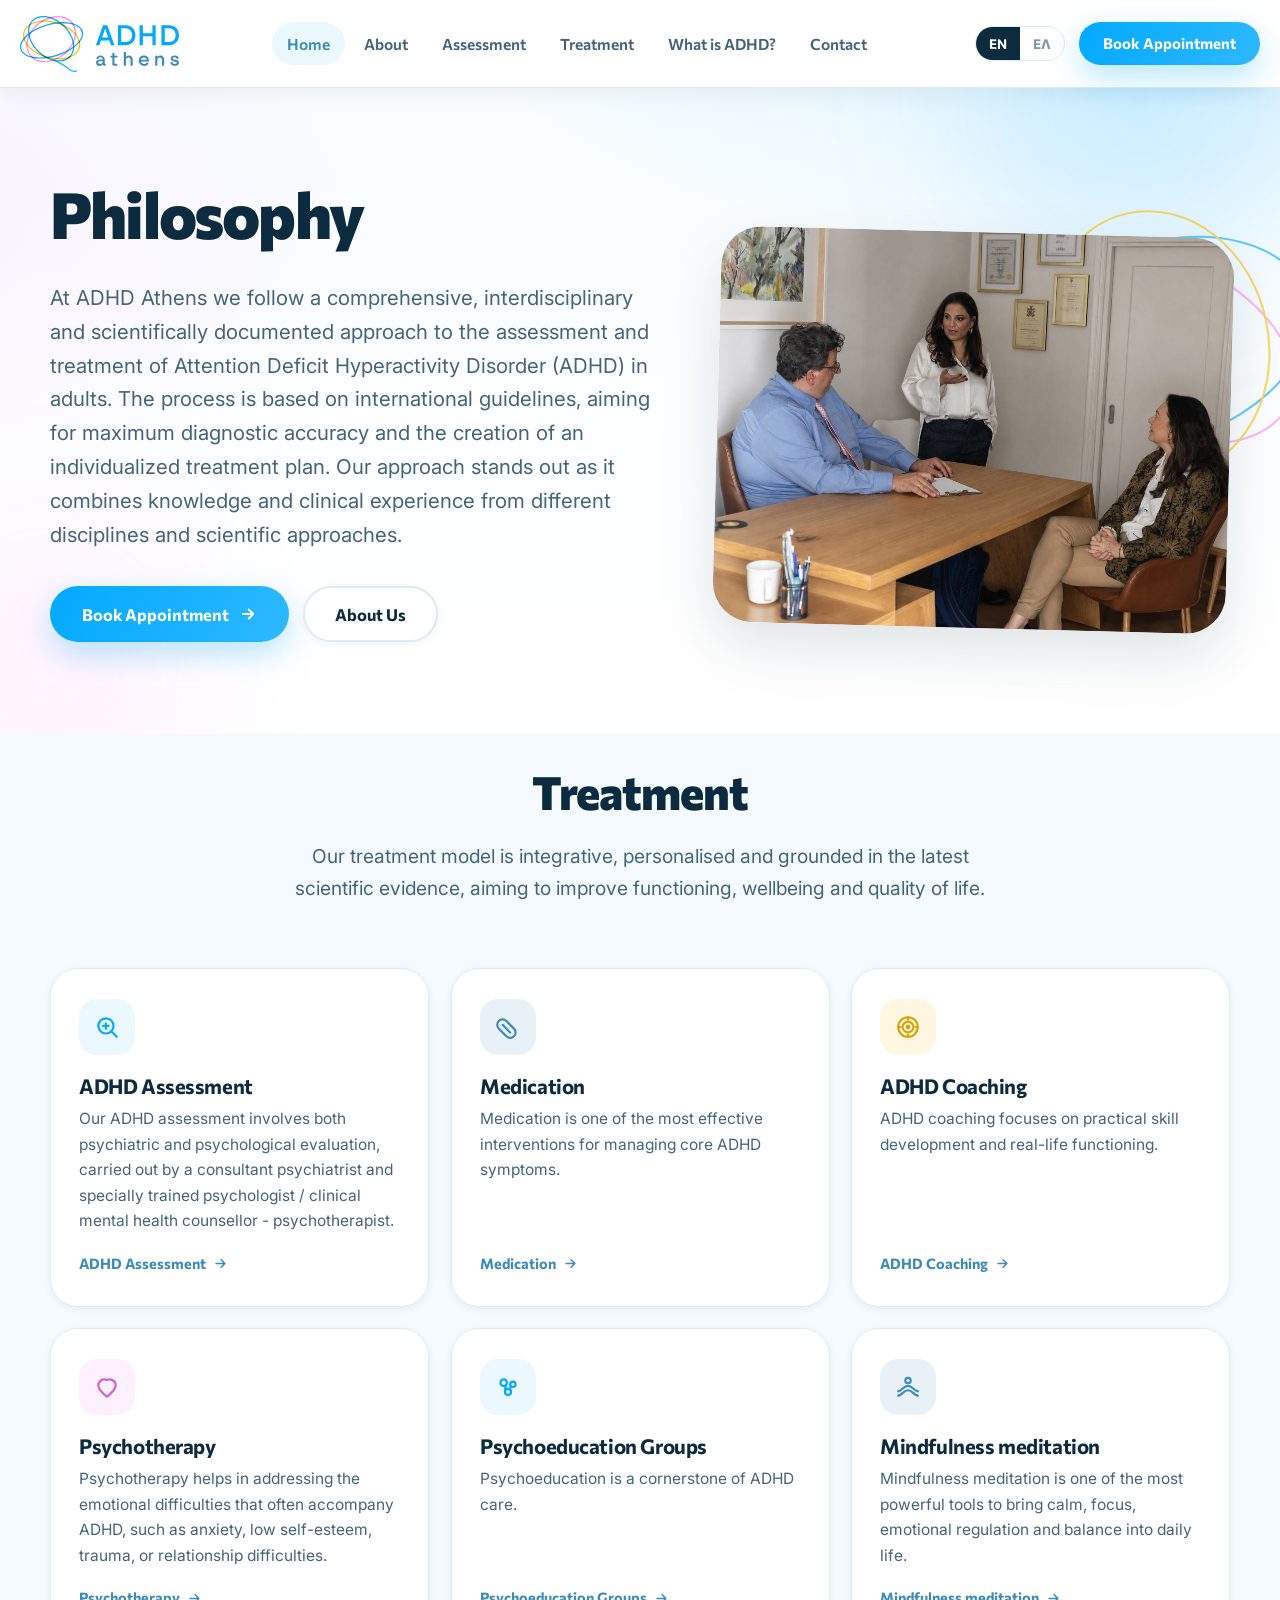
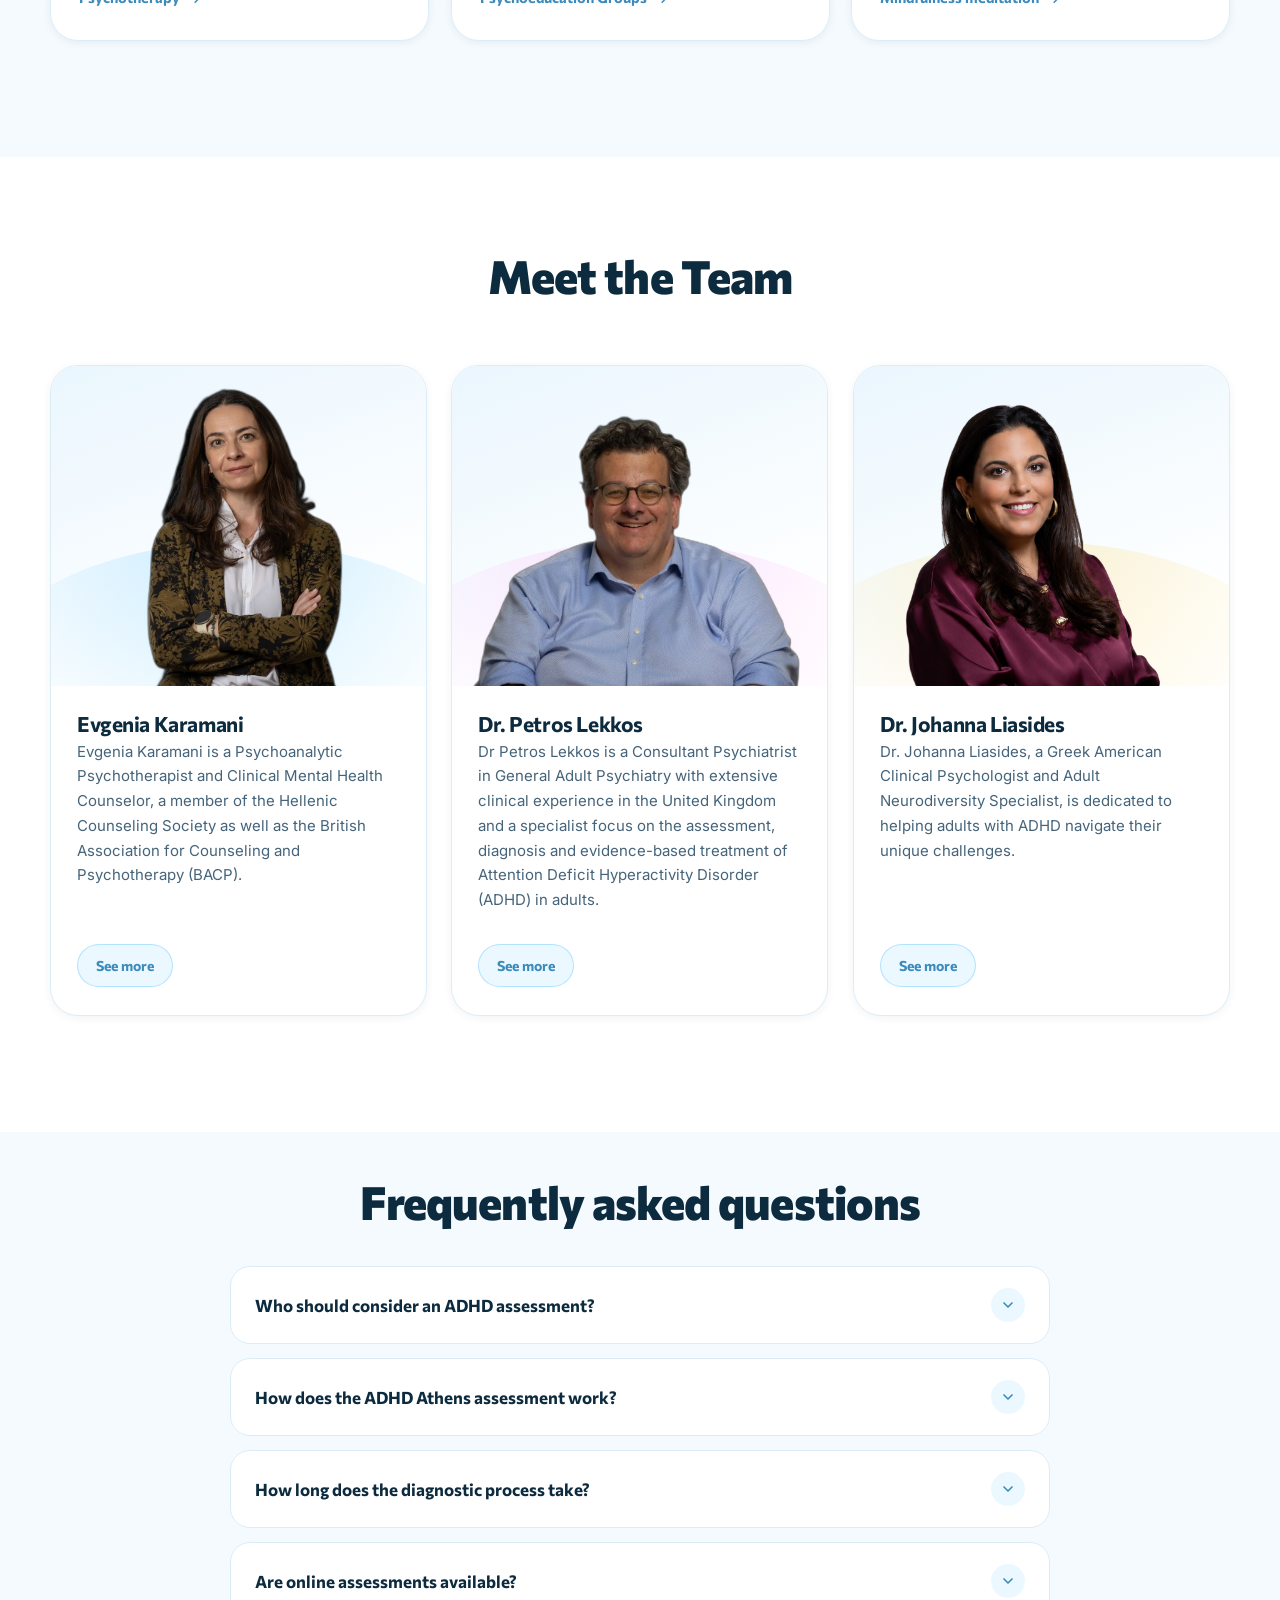
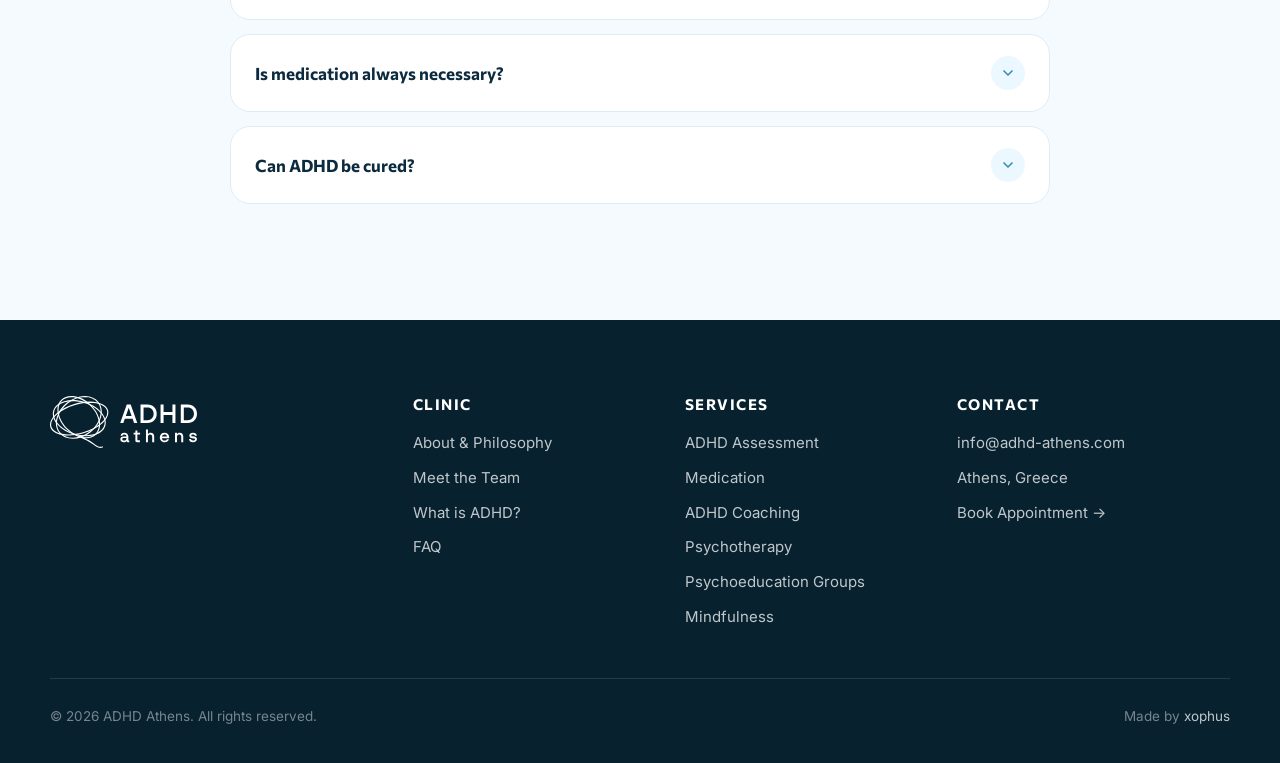
==== index.html @ f344cfac "Add site-wide SEO metadata, sitemap, and OG image. Co-authored-by: Cursor <cursoragent@cursor.com>" ====
<!DOCTYPE html>
<html lang="en" data-lang="en">
<head>
<meta charset="UTF-8">
<meta name="viewport" content="width=device-width, initial-scale=1.0">
<title>ADHD Athens | Adult ADHD Assessment &amp; Treatment in Athens</title>
<meta name="description" content="Multidisciplinary adult ADHD assessment and treatment in Athens. Psychiatric and psychological evaluation, personalised care in Greek and English — in person or online.">
<meta name="robots" content="index, follow, max-image-preview:large">
<meta name="author" content="ADHD Athens">
<meta name="theme-color" content="#02a9fe">
<link rel="canonical" href="https://adhd-athens.com/">
<meta property="og:site_name" content="ADHD Athens">
<meta property="og:type" content="website">
<meta property="og:locale" content="en_GB">
<meta property="og:locale:alternate" content="el_GR">
<meta property="og:url" content="https://adhd-athens.com/">
<meta property="og:title" content="ADHD Athens | Adult ADHD Assessment &amp; Treatment in Athens">
<meta property="og:description" content="Multidisciplinary adult ADHD assessment and treatment in Athens. Psychiatric and psychological evaluation, personalised care in Greek and English — in person or online.">
<meta property="og:image" content="https://adhd-athens.com/assets/og-image.png">
<meta property="og:image:width" content="1024">
<meta property="og:image:height" content="537">
<meta property="og:image:alt" content="ADHD Athens — Adult ADHD assessment and treatment">
<meta name="twitter:card" content="summary_large_image">
<meta name="twitter:title" content="ADHD Athens | Adult ADHD Assessment &amp; Treatment in Athens">
<meta name="twitter:description" content="Multidisciplinary adult ADHD assessment and treatment in Athens. Psychiatric and psychological evaluation, personalised care in Greek and English — in person or online.">
<meta name="twitter:image" content="https://adhd-athens.com/assets/og-image.png">
<link rel="preconnect" href="https://fonts.googleapis.com">
<link rel="preconnect" href="https://fonts.gstatic.com" crossorigin>
<link href="https://fonts.googleapis.com/css2?family=Commissioner:wght@400;500;600;700;800&family=Inter:wght@400;500;600;700&display=swap" rel="stylesheet">
<link rel="stylesheet" href="css/styles.css?v=2">
<link rel="icon" type="image/svg+xml" href="assets/favicon.svg">
<script type="application/ld+json">
{
  "@context": "https://schema.org",
  "@graph": [
    {
      "@type": "MedicalClinic",
      "@id": "https://adhd-athens.com/#clinic",
      "name": "ADHD Athens",
      "url": "https://adhd-athens.com/",
      "logo": "https://adhd-athens.com/assets/logo/ADHD_Athens_Logo.svg",
      "image": "https://adhd-athens.com/assets/og-image.png",
      "email": "info@adhd-athens.com",
      "description": "Multidisciplinary adult ADHD assessment and treatment in Athens, Greece. In person and online, in Greek and English.",
      "address": {
        "@type": "PostalAddress",
        "addressLocality": "Athens",
        "addressCountry": "GR"
      },
      "areaServed": { "@type": "City", "name": "Athens" },
      "availableLanguage": ["English", "Greek"],
      "medicalSpecialty": ["Psychiatric", "Psychology"],
      "knowsAbout": ["ADHD", "Adult ADHD", "ADHD assessment", "ADHD treatment"]
    },
    {
      "@type": "WebSite",
      "@id": "https://adhd-athens.com/#website",
      "url": "https://adhd-athens.com/",
      "name": "ADHD Athens",
      "publisher": { "@id": "https://adhd-athens.com/#clinic" },
      "inLanguage": ["en", "el"]
    },
    {
      "@type": "WebPage",
      "@id": "https://adhd-athens.com/#webpage",
      "url": "https://adhd-athens.com/",
      "name": "ADHD Athens | Adult ADHD Assessment & Treatment in Athens",
      "description": "Multidisciplinary adult ADHD assessment and treatment in Athens. Psychiatric and psychological evaluation, personalised care in Greek and English — in person or online.",
      "isPartOf": { "@id": "https://adhd-athens.com/#website" },
      "about": { "@id": "https://adhd-athens.com/#clinic" },
      "inLanguage": ["en", "el"]
    }
  ]
}
</script>
</head>
<body>

<a class="skip-link en" href="#main">Skip to content</a>
<a class="skip-link el" href="#main">Μετάβαση στο περιεχόμενο</a>

<div class="scroll-progress" aria-hidden="true"></div>

<!-- ======================= HEADER ======================= -->
<header class="site-header">
  <div class="header-inner">
    <a class="logo" href="index.html" aria-label="ADHD Athens - Home">
      <img src="assets/logo/ADHD_Athens_Logo.svg" alt="ADHD Athens">
    </a>
    <nav class="main-nav" aria-label="Main navigation">
      <ul>
        <li><a href="index.html" aria-current="page"><span class="en">Home</span><span class="el">Αρχική</span></a></li>
        <li><a href="about.html"><span class="en">About</span><span class="el">Σχετικά</span></a></li>
        <li><a href="assessment.html"><span class="en">Assessment</span><span class="el">Αξιολόγηση</span></a></li>
        <li><a href="services.html"><span class="en">Treatment</span><span class="el">Θεραπεία</span></a></li>
        <li><a href="adhd.html"><span class="en">What is ADHD?</span><span class="el">Τι είναι η ΔΕΠΥ;</span></a></li>
        <li><a href="contact.html"><span class="en">Contact</span><span class="el">Επικοινωνία</span></a></li>
      </ul>
    </nav>
    <div class="header-actions">
      <div class="lang-toggle" role="group" aria-label="Language">
        <button type="button" data-lang="en" aria-pressed="true">EN</button>
        <button type="button" data-lang="el" aria-pressed="false">ΕΛ</button>
      </div>
      <a class="btn btn-primary btn-s" href="contact.html">
        <span class="en">Book Appointment</span><span class="el">Κλείστε Ραντεβού</span>
      </a>
      <button class="nav-burger" aria-expanded="false" aria-label="Menu">
        <span></span><span></span><span></span>
      </button>
    </div>
  </div>
</header>

<main id="main">

<!-- ======================= PHILOSOPHY HERO ======================= -->
<section class="hero" aria-labelledby="philosophy-title">
  <div class="blob blob-blue blob-drift-1" style="width:520px;height:520px;top:-160px;right:-120px;"></div>
  <div class="blob blob-pink blob-drift-2" style="width:420px;height:420px;bottom:-140px;left:-160px;"></div>

  <div class="container hero-grid">
    <div>
      <h1 id="philosophy-title" class="reveal" style="--d:.08s">
        <span class="en">Philosophy</span><span class="el">Φιλοσοφία</span>
      </h1>
      <p class="hero-lede reveal" style="--d:.16s">
        <span class="en">At ADHD Athens we follow a comprehensive, interdisciplinary and scientifically documented approach to the assessment and treatment of Attention Deficit Hyperactivity Disorder (ADHD) in adults. The process is based on international guidelines, aiming for maximum diagnostic accuracy and the creation of an individualized treatment plan. Our approach stands out as it combines knowledge and clinical experience from different disciplines and scientific approaches.</span>
        <span class="el">Στο ADHD Athens ακολουθούμε μια ολοκληρωμένη, διεπιστημονική και επιστημονικά τεκμηριωμένη προσέγγιση για την αξιολόγηση και θεραπεία της Διαταραχής Ελλειμματικής Προσοχής και Υπερκινητικότητας (ΔΕΠΥ) σε ενήλικες. Η διαδικασία βασίζεται στις διεθνείς κατευθυντήριες οδηγίες, με στόχο τη μέγιστη διαγνωστική ακρίβεια και τη δημιουργία ενός εξατομικευμένου θεραπευτικού πλάνου. Η προσέγγισή μας ξεχωρίζει καθώς συνδυάζει γνώση και κλινική εμπειρία από διαφορετικούς κλάδους και επιστημονικές προσεγγίσεις.</span>
      </p>
      <div class="hero-ctas reveal" style="--d:.24s">
        <a class="btn btn-primary" href="contact.html">
          <span class="en">Book Appointment</span><span class="el">Κλείστε Ραντεβού</span>
          <svg width="18" height="18" viewBox="0 0 24 24" fill="none" stroke="currentColor" stroke-width="2.5" stroke-linecap="round" stroke-linejoin="round" aria-hidden="true"><path d="M5 12h14M13 6l6 6-6 6"/></svg>
        </a>
        <a class="btn btn-ghost" href="about.html">
          <span class="en">About Us</span><span class="el">Σχετικά με Εμάς</span>
        </a>
      </div>
    </div>

    <div class="hero-visual reveal" style="--d:.2s">
      <svg class="hero-orbits draw-path" viewBox="0 0 400 400" fill="none" aria-hidden="true">
        <ellipse cx="200" cy="200" rx="190" ry="120" stroke="#02a9fe" stroke-width="2.5" transform="rotate(-18 200 200)"/>
        <ellipse cx="200" cy="200" rx="175" ry="105" stroke="#ff84f8" stroke-width="2.5" transform="rotate(24 200 200)"/>
        <ellipse cx="200" cy="200" rx="160" ry="135" stroke="#f9bf09" stroke-width="2.5" transform="rotate(78 200 200)"/>
      </svg>
      <div class="photo-card">
        <img src="assets/img/ADHD_Athens-Hero.jpg" width="1024" height="790"
             alt="The ADHD Athens team in conversation at the clinic"
             fetchpriority="high">
      </div>
    </div>
  </div>
</section>

<!-- ======================= TREATMENT ======================= -->
<section class="section section-soft" id="treatment" aria-labelledby="treatment-title">
  <div class="container">
    <div class="section-head center reveal">
      <h2 class="section-title" id="treatment-title">
        <span class="en">Treatment</span><span class="el">Θεραπεία</span>
      </h2>
      <p class="section-sub reveal" style="--d:.08s">
        <span class="en">Our treatment model is integrative, personalised and grounded in the latest scientific evidence, aiming to improve functioning, wellbeing and quality of life.</span>
        <span class="el">Η θεραπευτική προσέγγιση στο ADHD Athens είναι πολυεπίπεδη και βασίζεται σε επιστημονικά τεκμηριωμένες παρεμβάσεις, με στόχο τη βελτίωση της λειτουργικότητας και της ποιότητας ζωής.</span>
      </p>
    </div>

    <div class="card-grid">
      <article class="focus-card reveal" style="--d:.05s">
        <span class="card-icon">
          <svg width="26" height="26" viewBox="0 0 24 24" fill="none" stroke="currentColor" stroke-width="2" stroke-linecap="round" stroke-linejoin="round" aria-hidden="true"><circle cx="11" cy="11" r="7"/><path d="m21 21-4.3-4.3"/><path d="M8.5 11h5M11 8.5v5"/></svg>
        </span>
        <h3><span class="en">ADHD Assessment</span><span class="el">Αξιολόγηση ΔΕΠΥ</span></h3>
        <p>
          <span class="en">Our ADHD assessment involves both psychiatric and psychological evaluation, carried out by a consultant psychiatrist and specially trained psychologist / clinical mental health counsellor - psychotherapist.</span>
          <span class="el">Η αξιολόγηση πραγματοποιείται από ψυχίατρο και εξειδικευμένους ψυχολόγο και σύμβουλο ψυχικής υγείας και περιλαμβάνει συνδυασμό ψυχιατρικής και ψυχολογικής εκτίμησης.</span>
        </p>
        <a class="card-link" href="assessment.html">
          <span class="en">ADHD Assessment</span><span class="el">Αξιολόγηση ΔΕΠΥ</span>
          <svg width="15" height="15" viewBox="0 0 24 24" fill="none" stroke="currentColor" stroke-width="2.5" stroke-linecap="round" stroke-linejoin="round" aria-hidden="true"><path d="M5 12h14M13 6l6 6-6 6"/></svg>
        </a>
      </article>

      <article class="focus-card reveal" style="--d:.12s">
        <span class="card-icon dark">
          <svg width="26" height="26" viewBox="0 0 24 24" fill="none" stroke="currentColor" stroke-width="2" stroke-linecap="round" stroke-linejoin="round" aria-hidden="true"><path d="m10.5 20.5-7-7a4.95 4.95 0 1 1 7-7l7 7a4.95 4.95 0 1 1-7 7z"/><path d="m7 10 7 7"/></svg>
        </span>
        <h3><span class="en">Medication</span><span class="el">Φαρμακευτική Αγωγή</span></h3>
        <p>
          <span class="en">Medication is one of the most effective interventions for managing core ADHD symptoms.</span>
          <span class="el">Η φαρμακευτική θεραπεία αποτελεί έναν από τους πιο αποτελεσματικούς τρόπους αντιμετώπισης των βασικών συμπτωμάτων της ΔΕΠΥ.</span>
        </p>
        <a class="card-link" href="services.html#medication">
          <span class="en">Medication</span><span class="el">Φαρμακευτική Αγωγή</span>
          <svg width="15" height="15" viewBox="0 0 24 24" fill="none" stroke="currentColor" stroke-width="2.5" stroke-linecap="round" stroke-linejoin="round" aria-hidden="true"><path d="M5 12h14M13 6l6 6-6 6"/></svg>
        </a>
      </article>

      <article class="focus-card reveal" style="--d:.19s">
        <span class="card-icon yellow">
          <svg width="26" height="26" viewBox="0 0 24 24" fill="none" stroke="currentColor" stroke-width="2" stroke-linecap="round" stroke-linejoin="round" aria-hidden="true"><circle cx="12" cy="12" r="9"/><circle cx="12" cy="12" r="5"/><circle cx="12" cy="12" r="1.2" fill="currentColor"/><path d="M12 3v2M12 19v2M3 12h2M19 12h2"/></svg>
        </span>
        <h3>ADHD Coaching</h3>
        <p>
          <span class="en">ADHD coaching focuses on practical skill development and real-life functioning.</span>
          <span class="el">Το ADHD coaching επικεντρώνεται στην ανάπτυξη πρακτικών δεξιοτήτων και στη βελτίωση της καθημερινής λειτουργικότητας.</span>
        </p>
        <a class="card-link" href="services.html#coaching">
          ADHD Coaching
          <svg width="15" height="15" viewBox="0 0 24 24" fill="none" stroke="currentColor" stroke-width="2.5" stroke-linecap="round" stroke-linejoin="round" aria-hidden="true"><path d="M5 12h14M13 6l6 6-6 6"/></svg>
        </a>
      </article>

      <article class="focus-card reveal" style="--d:.05s">
        <span class="card-icon pink">
          <svg width="26" height="26" viewBox="0 0 24 24" fill="none" stroke="currentColor" stroke-width="2" stroke-linecap="round" stroke-linejoin="round" aria-hidden="true"><path d="M12 21c-4.97-4.06-8-7.08-8-10.5a5.5 5.5 0 0 1 8-4.91 5.5 5.5 0 0 1 8 4.91c0 3.42-3.03 6.44-8 10.5z"/></svg>
        </span>
        <h3><span class="en">Psychotherapy</span><span class="el">Ψυχοθεραπεία</span></h3>
        <p>
          <span class="en">Psychotherapy helps in addressing the emotional difficulties that often accompany ADHD, such as anxiety, low self-esteem, trauma, or relationship difficulties.</span>
          <span class="el">Η ψυχοθεραπεία βοηθά στην αντιμετώπιση των συναισθηματικών δυσκολιών που συχνά συνοδεύουν τη ΔΕΠΥ, όπως άγχος, χαμηλή αυτοεκτίμηση, τραύμα ή δυσκολίες στις σχέσεις.</span>
        </p>
        <a class="card-link" href="services.html#psychotherapy">
          <span class="en">Psychotherapy</span><span class="el">Ψυχοθεραπεία</span>
          <svg width="15" height="15" viewBox="0 0 24 24" fill="none" stroke="currentColor" stroke-width="2.5" stroke-linecap="round" stroke-linejoin="round" aria-hidden="true"><path d="M5 12h14M13 6l6 6-6 6"/></svg>
        </a>
      </article>

      <article class="focus-card reveal" style="--d:.12s">
        <span class="card-icon">
          <svg width="26" height="26" viewBox="0 0 24 24" fill="none" stroke="currentColor" stroke-width="2" stroke-linecap="round" stroke-linejoin="round" aria-hidden="true"><circle cx="8" cy="8" r="3"/><circle cx="16.5" cy="9.5" r="2.5"/><circle cx="12" cy="16.5" r="2.8"/><path d="M10.2 10.3l-0.9 3.6M14.8 11.4l-1.4 2.8"/></svg>
        </span>
        <h3><span class="en">Psychoeducation Groups</span><span class="el">Ομάδες Ψυχοεκπαίδευσης</span></h3>
        <p>
          <span class="en">Psychoeducation is a cornerstone of ADHD care.</span>
          <span class="el">Η ψυχοεκπαίδευση αποτελεί βασικό πυλώνα της θεραπείας.</span>
        </p>
        <a class="card-link" href="services.html#groups">
          <span class="en">Psychoeducation Groups</span><span class="el">Ομάδες Ψυχοεκπαίδευσης</span>
          <svg width="15" height="15" viewBox="0 0 24 24" fill="none" stroke="currentColor" stroke-width="2.5" stroke-linecap="round" stroke-linejoin="round" aria-hidden="true"><path d="M5 12h14M13 6l6 6-6 6"/></svg>
        </a>
      </article>

      <article class="focus-card reveal" style="--d:.19s">
        <span class="card-icon dark">
          <svg width="26" height="26" viewBox="0 0 24 24" fill="none" stroke="currentColor" stroke-width="2" stroke-linecap="round" stroke-linejoin="round" aria-hidden="true"><path d="M3 16c4-1 5-5 9-5s5 4 9 5"/><path d="M3 20c4-1 5-5 9-5s5 4 9 5"/><circle cx="12" cy="6" r="2.5"/></svg>
        </span>
        <h3>Mindfulness meditation</h3>
        <p>
          <span class="en">Mindfulness meditation is one of the most powerful tools to bring calm, focus, emotional regulation and balance into daily life.</span>
          <span class="el">Ο διαλογισμός με βάση την ενσυνειδητότητα (Mindfulness Meditation) είναι ένα από τα πιο ισχυρά εργαλεία για να φέρετε ηρεμία, εστίαση, συναισθηματική διαχείριση και ισορροπία στην καθημερινή σας ζωή.</span>
        </p>
        <a class="card-link" href="services.html#mindfulness">
          Mindfulness meditation
          <svg width="15" height="15" viewBox="0 0 24 24" fill="none" stroke="currentColor" stroke-width="2.5" stroke-linecap="round" stroke-linejoin="round" aria-hidden="true"><path d="M5 12h14M13 6l6 6-6 6"/></svg>
        </a>
      </article>
    </div>
  </div>
</section>

<!-- ======================= TEAM ======================= -->
<section class="section" id="team" aria-labelledby="team-title">
  <div class="container">
    <div class="section-head center reveal">
      <h2 class="section-title" id="team-title">
        <span class="en">Meet the Team</span><span class="el">Η Ομάδα</span>
      </h2>
    </div>

    <div class="team-grid">
      <article class="team-card reveal" style="--d:.05s">
        <div class="team-photo"><img src="assets/img/Headshot_Eugenia_2_transparent.png" alt="Evgenia Karamani" loading="lazy"></div>
        <div class="team-body">
          <h3><span class="en">Evgenia Karamani</span><span class="el">Ευγενία Καραμάνη</span></h3>
          <p>
            <span class="en">Evgenia Karamani is a Psychoanalytic Psychotherapist and Clinical Mental Health Counselor, a member of the Hellenic Counseling Society as well as the British Association for Counseling and Psychotherapy (BACP).</span>
            <span class="el">Η Ευγενία Καραμάνη είναι Ψυχαναλυτική Ψυχοθεραπεύτρια και Κλινική Σύμβουλος Ψυχικής Υγείας, μέλος της Ελληνικής Εταιρείας Συμβουλευτικής καθώς και της BACP (British Association for Counseling and Psychotherapy).</span>
          </p>
          <a class="bio-toggle" href="about.html#evgenia"><span class="en">See more</span><span class="el">Δείτε περισσότερα</span></a>
        </div>
      </article>
      <article class="team-card reveal" style="--d:.15s">
        <div class="team-photo"><img src="assets/img/Headshot_Petros_2_transparent.png" alt="Dr. Petros Lekkos" loading="lazy"></div>
        <div class="team-body">
          <h3><span class="en">Dr. Petros Lekkos</span><span class="el">Δρ. Πέτρος Λέκκος</span></h3>
          <p>
            <span class="en">Dr Petros Lekkos is a Consultant Psychiatrist in General Adult Psychiatry with extensive clinical experience in the United Kingdom and a specialist focus on the assessment, diagnosis and evidence-based treatment of Attention Deficit Hyperactivity Disorder (ADHD) in adults.</span>
            <span class="el">Ο Πέτρος Λέκκος είναι Ψυχίατρος Ενηλίκων με πολυετή εμπειρία στο Ηνωμένο Βασίλειο και εξειδίκευση στην αξιολόγηση, διάγνωση και σύγχρονη θεραπευτική αντιμετώπιση της Διαταραχής Ελλειμματικής Προσοχής και Υπερκινητικότητας (ΔΕΠΥ) σε ενήλικες.</span>
          </p>
          <a class="bio-toggle" href="about.html#petros"><span class="en">See more</span><span class="el">Δείτε περισσότερα</span></a>
        </div>
      </article>
      <article class="team-card reveal" style="--d:.25s">
        <div class="team-photo"><img src="assets/img/Headshot_Johanna_1_transparent.png" alt="Dr. Johanna Liasides" loading="lazy"></div>
        <div class="team-body">
          <h3><span class="en">Dr. Johanna Liasides</span><span class="el">Δρ. Johanna Liasides</span></h3>
          <p>
            <span class="en">Dr. Johanna Liasides, a Greek American Clinical Psychologist and Adult Neurodiversity Specialist, is dedicated to helping adults with ADHD navigate their unique challenges.</span>
            <span class="el">Η Δρ. Johanna Liasides, Ελληνοαμερικανίδα Κλινική Ψυχολόγος και Ειδική στη Νευροδιαφορετικότητα Ενηλίκων, είναι αφοσιωμένη στο να βοηθά ενήλικες με ΔΕΠΥ να πλοηγηθούν στις μοναδικές προκλήσεις τους.</span>
          </p>
          <a class="bio-toggle" href="about.html#johanna"><span class="en">See more</span><span class="el">Δείτε περισσότερα</span></a>
        </div>
      </article>
    </div>
  </div>
</section>

<!-- ======================= FAQ ======================= -->
<section class="section section-soft" id="faq" aria-labelledby="faq-title">
  <div class="container">
    <div class="section-head center reveal">
      <h2 class="section-title" id="faq-title">
        <span class="en">Frequently asked questions</span>
        <span class="el">Συχνές ερωτήσεις</span>
      </h2>
    </div>

    <div class="faq-list reveal">
      <div class="faq-item">
        <button class="faq-q" aria-expanded="false">
          <span class="en">Who should consider an ADHD assessment?</span>
          <span class="el">Ποιοι ενήλικες πρέπει να εξεταστούν για ΔΕΠΥ;</span>
          <span class="faq-chevron"><svg width="16" height="16" viewBox="0 0 24 24" fill="none" stroke="currentColor" stroke-width="2.5" stroke-linecap="round" stroke-linejoin="round" aria-hidden="true"><path d="m6 9 6 6 6-6"/></svg></span>
        </button>
        <div class="faq-a"><div class="faq-a-inner"><div>
          <span class="en">An assessment may be helpful if you experience:
            <ul>
              <li>Difficulty focusing</li>
              <li>Procrastination</li>
              <li>Poor time management</li>
              <li>Forgetfulness</li>
              <li>Disorganisation</li>
              <li>Impulsivity or emotional reactivity</li>
            </ul>
            Many adults were not diagnosed in childhood and seek help later in life.</span>
          <span class="el">Η αξιολόγηση συνιστάται σε άτομα που παρουσιάζουν δυσκολίες όπως:
            <ul>
              <li>Διάσπαση προσοχής και εύκολη απόσπαση</li>
              <li>Αναβλητικότητα και δυσκολία ολοκλήρωσης εργασιών</li>
              <li>Κακή διαχείριση χρόνου</li>
              <li>Αμνησία</li>
              <li>Δυσκολίες οργάνωσης</li>
              <li>Παρορμητικότητα ή συναισθηματική αστάθεια</li>
            </ul>
            Πολλοί ενήλικες που δεν είχαν διαγνωστεί στην παιδική ηλικία και αναζητούν βοήθεια αργότερα στη ζωή.</span>
        </div></div></div>
      </div>
      <div class="faq-item">
        <button class="faq-q" aria-expanded="false">
          <span class="en">How does the ADHD Athens assessment work?</span>
          <span class="el">Πώς γίνεται η αξιολόγηση στο ADHD Athens;</span>
          <span class="faq-chevron"><svg width="16" height="16" viewBox="0 0 24 24" fill="none" stroke="currentColor" stroke-width="2.5" stroke-linecap="round" stroke-linejoin="round" aria-hidden="true"><path d="m6 9 6 6 6-6"/></svg></span>
        </button>
        <div class="faq-a"><div class="faq-a-inner"><div>
          <span class="en">Our assessment follows international guidelines such as those from the National Institute for Health and Care Excellence and the American Psychiatric Association.
It includes psychiatric and psychological evaluation, structured interviews, psychometric tools and developmental history. After completion, a multidisciplinary discussion leads to diagnosis and personalised treatment recommendations.</span>
          <span class="el">Η αξιολόγηση στο ADHD Athens είναι διεπιστημονική και βασίζεται σε διεθνείς κατευθυντήριες οδηγίες.
Περιλαμβάνει ψυχιατρική και ψυχολογική εκτίμηση, χρήση ψυχομετρικών εργαλείων, κλινικές συνεντεύξεις και διερεύνηση της αναπτυξιακής ιστορίας. Μετά την ολοκλήρωση, πραγματοποιείται διεπιστημονική συζήτηση και παρέχεται η διάγνωση και εξατομικευμένο θεραπευτικό πλάνο.</span>
        </div></div></div>
      </div>
      <div class="faq-item">
        <button class="faq-q" aria-expanded="false">
          <span class="en">How long does the diagnostic process take?</span>
          <span class="el">Πόσο διαρκεί η διαδικασία διάγνωσης;</span>
          <span class="faq-chevron"><svg width="16" height="16" viewBox="0 0 24 24" fill="none" stroke="currentColor" stroke-width="2.5" stroke-linecap="round" stroke-linejoin="round" aria-hidden="true"><path d="m6 9 6 6 6-6"/></svg></span>
        </button>
        <div class="faq-a"><div class="faq-a-inner"><div>
          <span class="en">The process involves several sessions to ensure accuracy and completeness. It is usually completed within a few weeks, depending on availability and individual needs.</span>
          <span class="el">Η διαδικασία πραγματοποιείται σε περισσότερες από μία συνεδρίες, ώστε να εξασφαλιστεί ακρίβεια και πληρότητα. Συνήθως ολοκληρώνεται μέσα σε λίγες εβδομάδες, ανάλογα με τη διαθεσιμότητα και τις ανάγκες κάθε ατόμου.</span>
        </div></div></div>
      </div>
      <div class="faq-item">
        <button class="faq-q" aria-expanded="false">
          <span class="en">Are online assessments available?</span>
          <span class="el">Γίνεται η αξιολόγηση και διαδικτυακά;</span>
          <span class="faq-chevron"><svg width="16" height="16" viewBox="0 0 24 24" fill="none" stroke="currentColor" stroke-width="2.5" stroke-linecap="round" stroke-linejoin="round" aria-hidden="true"><path d="m6 9 6 6 6-6"/></svg></span>
        </button>
        <div class="faq-a"><div class="faq-a-inner"><div>
          <span class="en">Yes. Appointments can be conducted either in person or via secure online platforms, maintaining the same clinical standards.</span>
          <span class="el">Ναι. Οι συνεδρίες μπορούν να πραγματοποιηθούν είτε δια ζώσης είτε μέσω ασφαλών διαδικτυακών πλατφορμών, χωρίς να επηρεάζεται η ποιότητα της αξιολόγησης.</span>
        </div></div></div>
      </div>
      <div class="faq-item">
        <button class="faq-q" aria-expanded="false">
          <span class="en">Is medication always necessary?</span>
          <span class="el">Είναι απαραίτητη η φαρμακευτική αγωγή;</span>
          <span class="faq-chevron"><svg width="16" height="16" viewBox="0 0 24 24" fill="none" stroke="currentColor" stroke-width="2.5" stroke-linecap="round" stroke-linejoin="round" aria-hidden="true"><path d="m6 9 6 6 6-6"/></svg></span>
        </button>
        <div class="faq-a"><div class="faq-a-inner"><div>
          <span class="en">Not necessarily. Medication is one of several options and is discussed in detail. Many individuals benefit from combined or non-pharmacological approaches.</span>
          <span class="el">Όχι πάντα. Η φαρμακευτική θεραπεία συζητείται αναλυτικά και αποτελεί μία από τις επιλογές. Σε πολλές περιπτώσεις συνδυάζεται με ψυχολογικές παρεμβάσεις, ενώ η απόφαση λαμβάνεται εξατομικευμένα.</span>
        </div></div></div>
      </div>
      <div class="faq-item">
        <button class="faq-q" aria-expanded="false">
          <span class="en">Can ADHD be cured?</span>
          <span class="el">Μπορεί η ΔΕΠΥ να θεραπευτεί;</span>
          <span class="faq-chevron"><svg width="16" height="16" viewBox="0 0 24 24" fill="none" stroke="currentColor" stroke-width="2.5" stroke-linecap="round" stroke-linejoin="round" aria-hidden="true"><path d="m6 9 6 6 6-6"/></svg></span>
        </button>
        <div class="faq-a"><div class="faq-a-inner"><div>
          <span class="en">ADHD is not "cured", but it can be managed effectively. With the right support, individuals can develop strategies and thrive.</span>
          <span class="el">Η ΔΕΠΥ δεν «θεραπεύεται» πλήρως, αλλά μπορεί να αντιμετωπιστεί αποτελεσματικά. Με σωστή υποστήριξη, πολλά άτομα αναπτύσσουν στρατηγικές και αξιοποιούν τα δυνατά τους σημεία.</span>
        </div></div></div>
      </div>
    </div>
  </div>
</section>

</main>

<!-- ======================= FOOTER ======================= -->
<footer class="site-footer" style="margin-top:0">
  <div class="container">
    <div class="footer-grid">
      <div>
        <a class="logo" href="index.html"><img src="assets/logo/ADHD_Athens_Logo_White.svg" alt="ADHD Athens"></a>
      </div>
      <div>
        <h4><span class="en">Clinic</span><span class="el">Το Κέντρο</span></h4>
        <ul>
          <li><a href="about.html"><span class="en">About &amp; Philosophy</span><span class="el">Σχετικά &amp; Φιλοσοφία</span></a></li>
          <li><a href="about.html#team"><span class="en">Meet the Team</span><span class="el">Η Ομάδα</span></a></li>
          <li><a href="adhd.html"><span class="en">What is ADHD?</span><span class="el">Τι είναι η ΔΕΠΥ;</span></a></li>
          <li><a href="adhd.html#faq"><span class="en">FAQ</span><span class="el">Συχνές Ερωτήσεις</span></a></li>
        </ul>
      </div>
      <div>
        <h4><span class="en">Services</span><span class="el">Υπηρεσίες</span></h4>
        <ul>
          <li><a href="assessment.html"><span class="en">ADHD Assessment</span><span class="el">Αξιολόγηση ΔΕΠΥ</span></a></li>
          <li><a href="services.html#medication"><span class="en">Medication</span><span class="el">Φαρμακευτική Αγωγή</span></a></li>
          <li><a href="services.html#coaching">ADHD Coaching</a></li>
          <li><a href="services.html#psychotherapy"><span class="en">Psychotherapy</span><span class="el">Ψυχοθεραπεία</span></a></li>
          <li><a href="services.html#groups"><span class="en">Psychoeducation Groups</span><span class="el">Ομάδες Ψυχοεκπαίδευσης</span></a></li>
          <li><a href="services.html#mindfulness">Mindfulness</a></li>
        </ul>
      </div>
      <div>
        <h4><span class="en">Contact</span><span class="el">Επικοινωνία</span></h4>
        <ul>
          <li><a href="mailto:info@adhd-athens.com">info@adhd-athens.com</a></li>
          <li><span class="en">Athens, Greece</span><span class="el">Αθήνα</span></li>
          <li><a href="contact.html"><span class="en">Book Appointment →</span><span class="el">Κλείστε Ραντεβού →</span></a></li>
        </ul>
      </div>
    </div>
    <div class="footer-bottom">
      <span>© <span data-year>2026</span> ADHD Athens. <span class="en">All rights reserved.</span><span class="el">Με επιφύλαξη παντός δικαιώματος.</span></span>
      <span>Made by <a href="https://xophus.com/" target="_blank" rel="noopener">xophus</a></span>
    </div>
  </div>
</footer>


<script src="js/main.js"></script>
</body>
</html>
---- css/styles.css ----
/* ============================================================
   ADHD ATHENS - Focus Mode Design System
   Premium health-tech aesthetic · optimized for ADHD users
   ============================================================ */

/* ---------- Tokens ---------- */
:root {
  /* Brand */
  --blue: #02a9fe;
  --blue-dark: #3c8bba;
  --pink: #ff84f8;
  --yellow: #f9bf09;

  /* Derived */
  --ink: #0d2b3e;          /* deep calm navy for text */
  --ink-soft: #45647a;     /* secondary text */
  --ink-faint: #7d99ab;
  --bg: #ffffff;
  --bg-soft: #f4fafe;      /* whisper blue */
  --bg-softer: #eaf6fe;
  --line: #dcecf7;
  --blue-ghost: rgba(2, 169, 254, 0.08);
  --pink-ghost: rgba(255, 132, 248, 0.12);
  --yellow-ghost: rgba(249, 191, 9, 0.12);

  /* Type */
  --font-display: "Commissioner", "Inter", system-ui, sans-serif;
  --font-body: "Inter", system-ui, -apple-system, sans-serif;

  /* Shape */
  --radius-s: 12px;
  --radius-m: 20px;
  --radius-l: 28px;
  --radius-xl: 40px;

  /* Elevation */
  --shadow-s: 0 2px 8px rgba(13, 43, 62, 0.06);
  --shadow-m: 0 10px 30px rgba(13, 43, 62, 0.09);
  --shadow-l: 0 24px 60px rgba(13, 43, 62, 0.13);
  --glow-blue: 0 12px 32px rgba(2, 169, 254, 0.28);

  /* Motion */
  --ease-out: cubic-bezier(0.22, 1, 0.36, 1);
  --speed: 0.55s;

  --header-h: 88px;
}

/* ---------- Reset ---------- */
*, *::before, *::after { box-sizing: border-box; }
html { scroll-behavior: smooth; -webkit-text-size-adjust: 100%; }
body {
  margin: 0;
  font-family: var(--font-body);
  font-size: 17px;
  line-height: 1.65;
  color: var(--ink);
  background: var(--bg);
  overflow-x: hidden;
}
img { max-width: 100%; display: block; }
a { color: var(--blue-dark); text-decoration: none; }
button { font-family: inherit; cursor: pointer; }
h1, h2, h3, h4 {
  font-family: var(--font-display);
  line-height: 1.12;
  margin: 0 0 0.5em;
  letter-spacing: -0.02em;
  font-weight: 700;
  text-wrap: balance;
}
p { margin: 0 0 1em; }
:focus-visible {
  outline: 3px solid var(--blue);
  outline-offset: 3px;
  border-radius: 4px;
}
::selection { background: rgba(2, 169, 254, 0.25); }

/* ---------- Language switching ----------
   Elements carry .en or .el - only the active language is shown */
html[data-lang="en"] .el { display: none !important; }
html[data-lang="el"] .en { display: none !important; }

/* ---------- Layout ---------- */
.container {
  width: min(1180px, calc(100% - 48px));
  margin-inline: auto;
}
.section {
  position: relative;
  padding: clamp(59px, 7.29vw, 106px) 0 clamp(72px, 9vw, 130px);
}
.page-hero + .section:not(.section-science-note),
.hero + .section {
  padding-top: clamp(20px, 2.5vw, 36px);
}
.section:has(.split) {
  padding-bottom: clamp(44px, 5.5vw, 78px);
}
.section-soft { background: var(--bg-soft); }

/* Soft wave divider between sections */
.divider {
  display: block;
  width: 100%;
  height: 70px;
  margin-bottom: -1px;
  color: var(--bg-soft);
}
.divider.flip { transform: scaleY(-1); }

/* ---------- Section headers (Focus Mode: one idea per section) ---------- */
.section-head {
  max-width: 720px;
  margin-bottom: clamp(40px, 5vw, 64px);
}
.section-head.center { margin-inline: auto; text-align: center; }
.eyebrow {
  display: inline-flex;
  align-items: center;
  gap: 14px;
  font-family: var(--font-display);
  font-size: 13px;
  font-weight: 800;
  letter-spacing: 0.2em;
  text-transform: uppercase;
  color: var(--blue-dark);
  margin-bottom: 18px;
}
.eyebrow .dot { display: none; }
.eyebrow::before, .eyebrow::after {
  content: "";
  flex: none;
  width: 32px;
  height: 3px;
  border-radius: 999px;
}
.eyebrow::before { background: linear-gradient(to left, var(--blue) 30%, transparent); }
.eyebrow::after { background: linear-gradient(to right, var(--blue) 30%, transparent); }
.eyebrow.pink { color: #b3489c; }
.eyebrow.pink::before { background: linear-gradient(to left, var(--pink) 30%, transparent); }
.eyebrow.pink::after { background: linear-gradient(to right, var(--pink) 30%, transparent); }
.eyebrow.yellow { color: #9c7800; }
.eyebrow.yellow::before { background: linear-gradient(to left, var(--yellow) 30%, transparent); }
.eyebrow.yellow::after { background: linear-gradient(to right, var(--yellow) 30%, transparent); }
.eyebrow.light { color: #8fd9ff; }
.eyebrow.light::before { background: linear-gradient(to left, rgba(143, 217, 255, 0.9) 30%, transparent); }
.eyebrow.light::after { background: linear-gradient(to right, rgba(143, 217, 255, 0.9) 30%, transparent); }

.section-title {
  font-size: clamp(30px, 4.2vw, 46px);
  font-weight: 800;
}
.section-sub {
  font-size: clamp(17px, 1.5vw, 19.5px);
  color: var(--ink-soft);
  max-width: 60ch;
}
.section-head.center .section-sub { margin-inline: auto; }
.accent-word { position: relative; white-space: nowrap; }
.accent-word .scribble {
  position: absolute;
  left: 0; right: 0; bottom: -0.12em;
  width: 100%; height: 0.34em;
  color: var(--yellow);
}

/* ---------- Buttons ---------- */
.btn {
  display: inline-flex;
  align-items: center;
  justify-content: center;
  gap: 10px;
  font-family: var(--font-display);
  font-weight: 700;
  font-size: 16.5px;
  line-height: 1;
  padding: 17px 30px;
  border-radius: 999px;
  border: 2px solid transparent;
  transition: transform 0.3s var(--ease-out), box-shadow 0.3s var(--ease-out), background 0.3s, color 0.3s, border-color 0.3s;
  white-space: nowrap;
}
.btn svg { flex: none; transition: transform 0.3s var(--ease-out); }
.btn:hover svg { transform: translateX(4px); }
.btn-primary {
  background: linear-gradient(120deg, var(--blue), #2fb9ff 55%, var(--blue));
  background-size: 200% 100%;
  color: #fff;
  box-shadow: var(--glow-blue);
}
.btn-primary:hover {
  transform: translateY(-3px);
  background-position: 95% 0;
  box-shadow: 0 18px 40px rgba(2, 169, 254, 0.38);
}
.btn-primary:active { transform: translateY(-1px); }
.btn-ghost {
  background: #fff;
  color: var(--ink);
  border-color: var(--line);
  box-shadow: var(--shadow-s);
}
.btn-ghost:hover {
  transform: translateY(-3px);
  border-color: var(--blue);
  color: var(--blue-dark);
  box-shadow: var(--shadow-m);
}
.btn-dark {
  background: var(--ink);
  color: #fff;
}
.btn-dark:hover { transform: translateY(-3px); box-shadow: var(--shadow-l); }
.btn-white {
  background: #fff;
  color: var(--ink);
  box-shadow: 0 14px 34px rgba(4, 36, 56, 0.35);
}
.btn-white:hover { transform: translateY(-3px); }
.btn-s { padding: 12px 22px; font-size: 15px; }

/* ---------- Header ---------- */
.site-header {
  position: fixed;
  inset: 0 0 auto 0;
  z-index: 100;
  height: var(--header-h);
  display: flex;
  align-items: center;
  background: rgba(255, 255, 255, 0.82);
  -webkit-backdrop-filter: blur(14px);
  backdrop-filter: blur(14px);
  border-bottom: 1px solid transparent;
  transition: border-color 0.3s, box-shadow 0.3s;
}
.site-header.scrolled {
  border-bottom-color: var(--line);
  box-shadow: 0 6px 24px rgba(13, 43, 62, 0.06);
}
/* Homepage hero: keep the same settled header presentation as inner pages */
body:has(main > .hero:first-child) .site-header {
  background: #fff;
  border-bottom-color: var(--line);
  box-shadow: 0 6px 24px rgba(13, 43, 62, 0.06);
}
.header-inner {
  display: flex;
  align-items: center;
  gap: 28px;
  width: min(1280px, calc(100% - 40px));
  margin-inline: auto;
}
.site-header .logo img {
  height: 56px;
  width: auto;
  max-width: none;
  flex-shrink: 0;
}
.logo { flex: none; display: flex; align-items: center; }

.main-nav { margin-inline: auto; }
.main-nav ul {
  display: flex;
  gap: 4px;
  list-style: none;
  margin: 0; padding: 0;
}
.main-nav a {
  display: block;
  font-family: var(--font-display);
  font-weight: 600;
  font-size: 15.5px;
  color: var(--ink-soft);
  padding: 9px 15px;
  border-radius: 999px;
  transition: color 0.25s, background 0.25s;
}
.main-nav a:hover { color: var(--ink); background: var(--blue-ghost); }
.main-nav a.active, .main-nav a[aria-current="page"] {
  color: var(--blue-dark);
  background: var(--blue-ghost);
}

.header-actions { display: flex; align-items: center; gap: 14px; flex: none; }

.lang-toggle {
  display: inline-flex;
  border: 1.5px solid var(--line);
  border-radius: 999px;
  overflow: hidden;
  background: #fff;
}
.lang-toggle button {
  border: 0;
  background: transparent;
  font-family: var(--font-display);
  font-weight: 700;
  font-size: 13.5px;
  padding: 8px 13px;
  color: var(--ink-faint);
  transition: background 0.25s, color 0.25s;
}
.lang-toggle button[aria-pressed="true"] {
  background: var(--ink);
  color: #fff;
}

.nav-burger {
  display: none;
  flex-direction: column;
  justify-content: center;
  gap: 5px;
  width: 46px; height: 46px;
  border: 1.5px solid var(--line);
  border-radius: 14px;
  background: #fff;
  padding: 0 12px;
}
.nav-burger span {
  display: block;
  height: 2.5px;
  border-radius: 2px;
  background: var(--ink);
  transition: transform 0.35s var(--ease-out), opacity 0.25s;
}
.nav-burger[aria-expanded="true"] span:nth-child(1) { transform: translateY(7.5px) rotate(45deg); }
.nav-burger[aria-expanded="true"] span:nth-child(2) { opacity: 0; }
.nav-burger[aria-expanded="true"] span:nth-child(3) { transform: translateY(-7.5px) rotate(-45deg); }

/* Scroll progress (Focus Mode: orientation) */
.scroll-progress {
  position: fixed;
  top: 0; left: 0;
  height: 3px;
  width: 0;
  z-index: 110;
  background: linear-gradient(90deg, var(--blue), var(--pink));
  border-radius: 0 3px 3px 0;
}

/* ---------- Hero ---------- */
.hero {
  position: relative;
  padding: calc(var(--header-h) + clamp(48px, 7vw, 90px)) 0 clamp(32px, 4.5vw, 52px);
  overflow: hidden;
  background:
    radial-gradient(1100px 600px at 85% -10%, rgba(2, 169, 254, 0.13), transparent 60%),
    radial-gradient(900px 500px at -10% 30%, rgba(255, 132, 248, 0.10), transparent 55%),
    linear-gradient(180deg, #f7fcff 0%, #fff 90%);
}
.hero-grid {
  display: grid;
  grid-template-columns: 1.08fr 0.92fr;
  gap: clamp(36px, 5vw, 72px);
  align-items: center;
}
.hero h1 {
  font-size: clamp(38px, 5.4vw, 64px);
  font-weight: 800;
  letter-spacing: -0.028em;
}
.hero-lede {
  font-size: clamp(17.5px, 1.7vw, 20.5px);
  color: var(--ink-soft);
  max-width: 54ch;
  margin-bottom: 34px;
}
.hero-ctas { display: flex; flex-wrap: wrap; gap: 14px; margin-bottom: 40px; }
.hero-note {
  display: flex;
  align-items: center;
  gap: 10px;
  font-size: 14.5px;
  color: var(--ink-faint);
  font-weight: 500;
}

/* Hero visual - orbital rings echoing the logo */
.hero-visual { position: relative; }
.hero-visual .photo-card {
  position: relative;
  border-radius: var(--radius-xl);
  overflow: hidden;
  box-shadow: var(--shadow-l);
  transform: rotate(1.5deg);
}
.hero-visual .photo-card img {
  width: 100%;
  height: auto;
  aspect-ratio: 1024 / 790;
  object-fit: cover;
}
.hero-orbits {
  position: absolute;
  inset: -14% -18% auto auto;
  width: 65%;
  z-index: -1;
  color: var(--blue);
  opacity: 0.6;
}
.hero-chip {
  position: absolute;
  display: flex;
  align-items: center;
  gap: 11px;
  background: rgba(255, 255, 255, 0.92);
  -webkit-backdrop-filter: blur(8px);
  backdrop-filter: blur(8px);
  border: 1px solid var(--line);
  border-radius: 18px;
  box-shadow: var(--shadow-m);
  padding: 13px 18px;
  font-family: var(--font-display);
  font-weight: 700;
  font-size: 14.5px;
}
.hero-chip .ic {
  width: 38px; height: 38px;
  border-radius: 12px;
  display: grid; place-items: center;
  flex: none;
}
.hero-chip small {
  display: block;
  font-family: var(--font-body);
  font-weight: 500;
  font-size: 12.5px;
  color: var(--ink-faint);
}
.chip-1 { top: 7%; left: -9%; animation: float-y 7s ease-in-out infinite; }
.chip-2 { bottom: 9%; right: -6%; animation: float-y 8s ease-in-out 1.2s infinite; }
@keyframes float-y {
  0%, 100% { transform: translateY(0); }
  50% { transform: translateY(-12px); }
}

/* Ambient blobs (only continuously-moving elements on the page) */
.blob {
  position: absolute;
  border-radius: 50%;
  filter: blur(70px);
  pointer-events: none;
  z-index: 0;
  opacity: 0.55;
}
.blob-blue { background: radial-gradient(circle, rgba(2,169,254,0.35), transparent 65%); }
.blob-pink { background: radial-gradient(circle, rgba(255,132,248,0.3), transparent 65%); }
.blob-yellow { background: radial-gradient(circle, rgba(249,191,9,0.24), transparent 65%); }
.blob-drift-1 { animation: drift-1 26s ease-in-out infinite alternate; }
.blob-drift-2 { animation: drift-2 32s ease-in-out infinite alternate; }
@keyframes drift-1 {
  from { transform: translate(0, 0) scale(1); }
  to { transform: translate(60px, -40px) scale(1.15); }
}
@keyframes drift-2 {
  from { transform: translate(0, 0) scale(1.1); }
  to { transform: translate(-50px, 50px) scale(0.95); }
}

/* Trust bar */
.trust-bar {
  position: relative;
  z-index: 1;
  margin-top: clamp(48px, 6vw, 76px);
  display: grid;
  grid-template-columns: repeat(4, 1fr);
  gap: 14px;
}
.trust-item {
  display: flex;
  align-items: center;
  gap: 13px;
  background: rgba(255, 255, 255, 0.8);
  border: 1px solid var(--line);
  border-radius: var(--radius-m);
  padding: 16px 18px;
  font-family: var(--font-display);
  font-weight: 600;
  font-size: 14.5px;
  line-height: 1.35;
  color: var(--ink);
}
.trust-item svg { flex: none; }

/* ---------- Focus Cards ---------- */
.card-grid {
  display: grid;
  grid-template-columns: repeat(3, 1fr);
  gap: 22px;
}
.card-grid.cols-2 { grid-template-columns: repeat(2, 1fr); }
.card-grid.cols-4 { grid-template-columns: repeat(4, 1fr); }

.focus-card {
  position: relative;
  background: #fff;
  border: 1px solid var(--line);
  border-radius: var(--radius-l);
  padding: 30px 28px;
  box-shadow: var(--shadow-s);
  transition: transform 0.4s var(--ease-out), box-shadow 0.4s var(--ease-out), border-color 0.4s;
  display: flex;
  flex-direction: column;
}
.focus-card:hover {
  transform: translateY(-7px);
  box-shadow: 0 22px 48px rgba(13, 43, 62, 0.12), 0 0 0 1px rgba(2, 169, 254, 0.25);
  border-color: rgba(2, 169, 254, 0.4);
}
.focus-card .card-icon {
  width: 56px; height: 56px;
  border-radius: 18px;
  display: grid;
  place-items: center;
  margin-bottom: 20px;
  background: var(--blue-ghost);
  color: var(--blue);
  transition: transform 0.4s var(--ease-out);
}
.focus-card:hover .card-icon { transform: scale(1.08) rotate(-4deg); }
.focus-card .card-icon.pink { background: var(--pink-ghost); color: #d65fcd; }
.focus-card .card-icon.yellow { background: var(--yellow-ghost); color: #d8a407; }
.focus-card .card-icon.dark { background: rgba(60, 139, 186, 0.12); color: var(--blue-dark); }
.focus-card h3 {
  font-size: 20.5px;
  font-weight: 700;
  margin-bottom: 8px;
}
.focus-card p {
  font-size: 15.5px;
  color: var(--ink-soft);
  margin-bottom: 0;
  flex: 1;
}
.card-link {
  display: inline-flex;
  align-items: center;
  gap: 7px;
  margin-top: 18px;
  font-family: var(--font-display);
  font-weight: 700;
  font-size: 14.5px;
  color: var(--blue-dark);
}
.card-link svg { transition: transform 0.3s var(--ease-out); }
.focus-card:hover .card-link svg { transform: translateX(4px); }

/* ---------- Journey Blocks (assessment pathway) ---------- */
.journey {
  position: relative;
  display: grid;
  grid-template-columns: repeat(4, 1fr);
  gap: 22px;
  counter-reset: step;
}
.journey-path {
  position: absolute;
  top: 56px;
  left: 8%;
  /* SVG is a replaced element: `right` alone won't size it, so set width explicitly */
  width: 84%;
  height: 4px;
  z-index: 0;
  color: var(--line);
}
.journey-path .track { stroke: currentColor; }
.journey-path .progress {
  stroke: url(#journeyGrad);
  stroke-dasharray: 1;
  stroke-dashoffset: 1;
  transition: stroke-dashoffset 1.8s var(--ease-out) 0.3s;
}
.journey.in-view .journey-path .progress { stroke-dashoffset: 0; }

.journey-step {
  position: relative;
  z-index: 1;
  background: #fff;
  border: 1px solid var(--line);
  border-radius: var(--radius-l);
  padding: 26px 24px 28px;
  text-align: center;
  box-shadow: var(--shadow-s);
  transition: transform 0.4s var(--ease-out), box-shadow 0.4s var(--ease-out);
}
.journey-step:hover { transform: translateY(-6px); box-shadow: var(--shadow-m); }
.journey-num {
  width: 60px; height: 60px;
  margin: 0 auto 16px;
  border-radius: 50%;
  display: grid;
  place-items: center;
  font-family: var(--font-display);
  font-size: 21px;
  font-weight: 800;
  color: #fff;
  background: linear-gradient(135deg, var(--blue), var(--blue-dark));
  box-shadow: 0 8px 20px rgba(2, 169, 254, 0.35);
  position: relative;
}
.journey-step:nth-child(3) .journey-num { background: linear-gradient(135deg, #ff9af9, #e26cd8); box-shadow: 0 8px 20px rgba(255, 132, 248, 0.4); }
.journey-step:nth-child(4) .journey-num { background: linear-gradient(135deg, #ffd23e, #e6ac00); box-shadow: 0 8px 20px rgba(249, 191, 9, 0.4); }
.journey-step:nth-child(5) .journey-num { background: linear-gradient(135deg, #3c8bba, #2a6c94); box-shadow: 0 8px 20px rgba(60, 139, 186, 0.4); }
.journey-step h3 { font-size: 19px; margin-bottom: 7px; }
.journey-step p { font-size: 14.5px; color: var(--ink-soft); margin: 0; }
.journey-step .step-label {
  display: block;
  font-size: 12px;
  font-weight: 700;
  letter-spacing: 0.12em;
  text-transform: uppercase;
  color: var(--ink-faint);
  margin-bottom: 10px;
  font-family: var(--font-display);
}

/* ---------- Highlight Box ----------
   White card with a gradient hairline border and a floating,
   focus-ring icon badge overlapping the left edge */
.highlight-box {
  position: relative;
  background:
    linear-gradient(#fff, #fff) padding-box,
    linear-gradient(120deg, rgba(2, 169, 254, 0.65), rgba(2, 169, 254, 0.12) 45%, rgba(2, 169, 254, 0.3)) border-box;
  border: 1.5px solid transparent;
  border-radius: var(--radius-m);
  box-shadow: 0 10px 28px rgba(13, 43, 62, 0.07);
  padding: 22px 26px 22px 50px;
  margin: 34px 0 34px 28px;
}
.highlight-box .hb-icon {
  position: absolute;
  left: -27px;
  top: 50%;
  transform: translateY(-50%);
  width: 54px;
  height: 54px;
  border-radius: 50%;
  display: grid;
  place-items: center;
  margin: 0;
  color: #fff;
  background: linear-gradient(135deg, var(--blue), var(--blue-dark));
  box-shadow:
    0 0 0 5px #fff,
    0 0 0 7px rgba(2, 169, 254, 0.3),
    0 10px 22px rgba(2, 169, 254, 0.3);
}
.highlight-box.yellow {
  background:
    linear-gradient(#fff, #fff) padding-box,
    linear-gradient(120deg, rgba(249, 191, 9, 0.7), rgba(249, 191, 9, 0.12) 45%, rgba(249, 191, 9, 0.35)) border-box;
}
.highlight-box.yellow .hb-icon {
  background: linear-gradient(135deg, #ffd23e, #e6ac00);
  box-shadow:
    0 0 0 5px #fff,
    0 0 0 7px rgba(249, 191, 9, 0.35),
    0 10px 22px rgba(249, 191, 9, 0.35);
}
.highlight-box.pink {
  background:
    linear-gradient(#fff, #fff) padding-box,
    linear-gradient(120deg, rgba(255, 132, 248, 0.7), rgba(255, 132, 248, 0.12) 45%, rgba(255, 132, 248, 0.35)) border-box;
}
.highlight-box.pink .hb-icon {
  background: linear-gradient(135deg, #ff9af9, #d65fcd);
  box-shadow:
    0 0 0 5px #fff,
    0 0 0 7px rgba(255, 132, 248, 0.35),
    0 10px 22px rgba(255, 132, 248, 0.35);
}
.highlight-box p { margin: 0; font-size: 15.5px; }
.highlight-box strong { font-family: var(--font-display); }

/* ---------- Why Choose / comparison cards ---------- */
.why-grid {
  display: grid;
  grid-template-columns: repeat(2, 1fr);
  gap: 22px;
}
.why-card {
  position: relative;
  overflow: hidden;
  background: #fff;
  border: 1px solid var(--line);
  border-radius: var(--radius-l);
  padding: 34px 32px;
  box-shadow: var(--shadow-s);
  transition: transform 0.4s var(--ease-out), box-shadow 0.4s var(--ease-out);
}
.why-card:hover { transform: translateY(-6px); box-shadow: var(--shadow-m); }
.why-card::after {
  content: "";
  position: absolute;
  top: -50px; right: -50px;
  width: 150px; height: 150px;
  border-radius: 50%;
  background: var(--blue-ghost);
  transition: transform 0.5s var(--ease-out);
}
.why-card:nth-child(2)::after { background: var(--pink-ghost); }
.why-card:nth-child(3)::after { background: var(--yellow-ghost); }
.why-card:nth-child(4)::after { background: rgba(60, 139, 186, 0.1); }
.why-card:hover::after { transform: scale(1.5); }
.why-card > * { position: relative; z-index: 1; }
.why-card h3 { font-size: 21px; display: flex; align-items: center; gap: 13px; }
.why-card h3 svg { flex: none; }
.why-card p { color: var(--ink-soft); font-size: 15.5px; margin: 0; }

/* ---------- Stats ---------- */
.stats-band {
  position: relative;
  overflow: hidden;
  background:
    radial-gradient(800px 400px at 90% 0%, rgba(2, 169, 254, 0.25), transparent 60%),
    radial-gradient(700px 400px at 5% 100%, rgba(255, 132, 248, 0.16), transparent 55%),
    var(--ink);
  border-radius: var(--radius-xl);
  padding: clamp(44px, 5vw, 70px) clamp(28px, 5vw, 70px);
  color: #fff;
}
.stats-grid {
  display: grid;
  grid-template-columns: repeat(4, 1fr);
  gap: 30px;
  text-align: center;
}
.stat-value {
  font-family: var(--font-display);
  font-size: clamp(38px, 4.5vw, 56px);
  font-weight: 800;
  letter-spacing: -0.02em;
  line-height: 1;
  margin-bottom: 8px;
  background: linear-gradient(120deg, #6fd0ff, #fff);
  -webkit-background-clip: text;
  background-clip: text;
  -webkit-text-fill-color: transparent;
}
.stat-label {
  font-size: 14.5px;
  color: rgba(255, 255, 255, 0.75);
  font-weight: 500;
  max-width: 22ch;
  margin-inline: auto;
}

/* ---------- Team ---------- */
.team-grid {
  display: grid;
  grid-template-columns: repeat(3, 1fr);
  gap: 24px;
  /* cards keep their natural height, so expanding one bio doesn't stretch the others */
  align-items: start;
}
.team-card {
  background: #fff;
  border: 1px solid var(--line);
  border-radius: var(--radius-l);
  overflow: hidden;
  box-shadow: var(--shadow-s);
  transition: transform 0.4s var(--ease-out), box-shadow 0.4s var(--ease-out);
  display: flex;
  flex-direction: column;
}
.team-card:hover { transform: translateY(-7px); box-shadow: var(--shadow-m); }
.team-photo {
  position: relative;
  background: linear-gradient(160deg, var(--bg-softer), #fff 80%);
  overflow: hidden;
}
.team-photo::before {
  content: "";
  position: absolute;
  inset: auto -20% -45% -20%;
  height: 90%;
  border-radius: 50%;
  background: radial-gradient(circle at 50% 0%, rgba(2, 169, 254, 0.18), transparent 70%);
}
.team-card:nth-child(2) .team-photo::before { background: radial-gradient(circle at 50% 0%, rgba(255, 132, 248, 0.2), transparent 70%); }
.team-card:nth-child(3) .team-photo::before { background: radial-gradient(circle at 50% 0%, rgba(249, 191, 9, 0.18), transparent 70%); }
.team-photo img {
  position: relative;
  width: 100%;
  height: 320px;
  object-fit: cover;
  object-position: top center;
  transition: transform 0.5s var(--ease-out);
}
.team-card:hover .team-photo img { transform: scale(1.04); }
.team-body { padding: 26px 26px 28px; flex: 1; display: flex; flex-direction: column; }
.team-body h3 { font-size: 21px; margin-bottom: 4px; }
.team-role {
  font-family: var(--font-display);
  font-size: 14px;
  font-weight: 600;
  color: var(--blue-dark);
  margin-bottom: 14px;
}
.team-body p { font-size: 15px; color: var(--ink-soft); flex: 1; }
.bio-toggle {
  align-self: flex-start;
  margin-top: 16px;
  display: inline-flex;
  align-items: center;
  gap: 8px;
  background: var(--blue-ghost);
  border: 1px solid rgba(2, 169, 254, 0.25);
  color: var(--blue-dark);
  font-family: var(--font-display);
  font-weight: 700;
  font-size: 14px;
  padding: 9px 18px;
  border-radius: 999px;
  text-decoration: none;
  transition: background 0.25s, transform 0.25s;
}
.bio-toggle:hover { background: rgba(2, 169, 254, 0.15); transform: translateY(-2px); }
.bio-toggle svg { transition: transform 0.3s var(--ease-out); }
.bio-toggle:hover svg { transform: translateX(3px); }

/* ---------- Full bio profiles (about page) ---------- */
.bio-profile {
  display: grid;
  grid-template-columns: 340px 1fr;
  gap: clamp(30px, 4.5vw, 64px);
  align-items: start;
  scroll-margin-top: calc(var(--header-h) + 28px);
}
.bio-profile + .bio-profile {
  margin-top: clamp(48px, 6vw, 80px);
  padding-top: clamp(48px, 6vw, 80px);
  border-top: 1px dashed var(--line);
}
.bio-photo {
  position: sticky;
  top: calc(var(--header-h) + 28px);
  border-radius: var(--radius-l);
  border: 1px solid var(--line);
  overflow: hidden;
  background: linear-gradient(160deg, var(--bg-softer), #fff 80%);
  box-shadow: var(--shadow-s);
}
.bio-photo::before {
  content: "";
  position: absolute;
  inset: auto -20% -45% -20%;
  height: 90%;
  border-radius: 50%;
  background: radial-gradient(circle at 50% 0%, rgba(2, 169, 254, 0.18), transparent 70%);
}
.bio-profile:nth-of-type(2) .bio-photo::before { background: radial-gradient(circle at 50% 0%, rgba(255, 132, 248, 0.2), transparent 70%); }
.bio-profile:nth-of-type(3) .bio-photo::before { background: radial-gradient(circle at 50% 0%, rgba(249, 191, 9, 0.18), transparent 70%); }
.bio-photo img {
  position: relative;
  width: 100%;
  aspect-ratio: 4 / 4.4;
  object-fit: cover;
  object-position: top center;
}
.bio-content h2 {
  font-size: clamp(26px, 3vw, 34px);
  font-weight: 800;
  margin-bottom: 4px;
}
.bio-content .team-role { margin-bottom: 20px; font-size: 15px; }
.bio-content p { color: var(--ink-soft); font-size: 16px; }

@media (max-width: 1024px) {
  .bio-profile { grid-template-columns: 1fr; }
  .bio-photo {
    position: static;
    max-width: 420px;
  }
}

/* ---------- Testimonials ---------- */
.testimonials-wrap { position: relative; max-width: 820px; margin-inline: auto; }
.testimonial-viewport { overflow: hidden; border-radius: var(--radius-l); }
.testimonial-track {
  display: flex;
  transition: transform 0.6s var(--ease-out);
}
.testimonial {
  flex: 0 0 100%;
  margin: 0; /* reset default <figure> margins that misalign the slider */
  background: #fff;
  border: 1px solid var(--line);
  border-radius: var(--radius-l);
  padding: clamp(32px, 4vw, 52px);
  text-align: center;
  box-shadow: var(--shadow-s);
}
.testimonial .quote-mark { color: var(--pink); margin-bottom: 14px; }
.testimonial blockquote {
  margin: 0 0 22px;
  font-family: var(--font-display);
  font-size: clamp(18px, 2vw, 22px);
  font-weight: 500;
  line-height: 1.5;
  color: var(--ink);
}
.testimonial cite {
  font-style: normal;
  font-size: 14.5px;
  color: var(--ink-faint);
  font-weight: 600;
}
.testimonial-nav {
  display: flex;
  justify-content: center;
  align-items: center;
  gap: 18px;
  margin-top: 26px;
}
.t-arrow {
  width: 48px; height: 48px;
  border-radius: 50%;
  border: 1.5px solid var(--line);
  background: #fff;
  display: grid;
  place-items: center;
  color: var(--ink);
  transition: all 0.3s var(--ease-out);
}
.t-arrow:hover { border-color: var(--blue); color: var(--blue); transform: translateY(-2px); box-shadow: var(--shadow-s); }
.t-dots { display: flex; gap: 8px; }
.t-dot {
  width: 9px; height: 9px;
  border-radius: 999px;
  border: 0;
  background: var(--line);
  padding: 0;
  transition: all 0.3s var(--ease-out);
}
.t-dot[aria-current="true"] { width: 26px; background: var(--blue); }

/* ---------- Photo gallery slideshow ---------- */
.gallery-wrap {
  position: relative;
  max-width: 960px;
  margin-inline: auto;
}
.gallery-viewport {
  overflow: hidden;
  border-radius: var(--radius-xl);
  border: 1px solid var(--line);
  box-shadow: var(--shadow-m);
  background: #fff;
}
.gallery-track {
  display: flex;
  transition: transform 0.65s var(--ease-out);
}
.gallery-slide {
  flex: 0 0 100%;
  margin: 0;
  position: relative;
}
.gallery-slide img {
  width: 100%;
  height: clamp(280px, 48vw, 560px);
  object-fit: cover;
  object-position: center;
}
.gallery-nav {
  display: flex;
  justify-content: center;
  align-items: center;
  gap: 18px;
  margin-top: 26px;
}

/* ---------- FAQ Accordion ---------- */
#faq.section {
  padding-top: clamp(28px, 3.5vw, 48px);
}
.divider + #faq.section {
  padding-top: clamp(16px, 2vw, 28px);
}
#faq .section-head {
  margin-bottom: clamp(24px, 3vw, 40px);
}
.faq-list { max-width: 820px; margin-inline: auto; display: grid; gap: 14px; }
.faq-item {
  background: #fff;
  border: 1px solid var(--line);
  border-radius: var(--radius-m);
  overflow: hidden;
  transition: box-shadow 0.3s, border-color 0.3s;
}
.faq-item.open {
  border-color: rgba(2, 169, 254, 0.4);
  box-shadow: var(--shadow-m);
}
.faq-q {
  width: 100%;
  display: flex;
  justify-content: space-between;
  align-items: center;
  gap: 18px;
  text-align: left;
  background: none;
  border: 0;
  padding: 21px 24px;
  font-family: var(--font-display);
  font-size: 17px;
  font-weight: 700;
  color: var(--ink);
}
.faq-q .faq-chevron {
  flex: none;
  width: 34px; height: 34px;
  border-radius: 50%;
  display: grid;
  place-items: center;
  background: var(--blue-ghost);
  color: var(--blue-dark);
  transition: transform 0.4s var(--ease-out), background 0.3s, color 0.3s;
}
.faq-item.open .faq-chevron {
  transform: rotate(180deg);
  background: var(--blue);
  color: #fff;
}
.faq-a {
  display: grid;
  grid-template-rows: 0fr;
  transition: grid-template-rows 0.45s var(--ease-out);
}
.faq-item.open .faq-a { grid-template-rows: 1fr; }
.faq-a-inner { overflow: hidden; }
.faq-a-inner > div {
  padding: 0 24px 24px;
  color: var(--ink-soft);
  font-size: 15.5px;
}
.faq-a-inner ul { margin: 8px 0 0; padding-left: 22px; }
.faq-a-inner li { margin-bottom: 4px; }

/* ADHD page — science callout */
.section-science-note {
  padding-top: 0;
  padding-bottom: clamp(48px, 6vw, 88px);
}
.science-callout {
  position: relative;
  max-width: 820px;
  margin-inline: auto;
  padding: clamp(40px, 4.5vw, 48px) clamp(28px, 4vw, 52px);
  background:
    linear-gradient(#fff, #fff) padding-box,
    linear-gradient(135deg, rgba(2, 169, 254, 0.55), rgba(255, 132, 248, 0.28) 52%, rgba(249, 191, 9, 0.42)) border-box;
  border: 2px solid transparent;
  border-radius: var(--radius-l);
  box-shadow: var(--shadow-m);
}
.science-callout-inner {
  display: flex;
  flex-direction: column;
  align-items: center;
  justify-content: center;
  gap: clamp(18px, 2.5vw, 22px);
  text-align: center;
}
.science-callout::before {
  content: "\201C";
  position: absolute;
  top: 10px;
  left: 22px;
  font-family: var(--font-display);
  font-size: 72px;
  line-height: 1;
  font-weight: 800;
  color: rgba(2, 169, 254, 0.1);
  pointer-events: none;
  user-select: none;
}
.science-callout-icon {
  flex: none;
  display: grid;
  place-items: center;
  width: 56px;
  height: 56px;
  border-radius: 50%;
  color: #fff;
  background: linear-gradient(135deg, var(--blue), var(--blue-dark));
  box-shadow:
    0 0 0 5px #fff,
    0 0 0 7px rgba(2, 169, 254, 0.22),
    0 10px 24px rgba(2, 169, 254, 0.28);
}
.science-callout-text {
  margin: 0;
  font-family: var(--font-display);
  font-size: clamp(18px, 2.1vw, 22px);
  font-weight: 600;
  line-height: 1.58;
  color: var(--ink);
  max-width: 58ch;
  margin-inline: auto;
}

/* ---------- Final CTA ---------- */
.cta-final {
  position: relative;
  overflow: hidden;
  border-radius: var(--radius-xl);
  background:
    radial-gradient(900px 500px at 85% 10%, rgba(2, 169, 254, 0.35), transparent 60%),
    radial-gradient(700px 500px at 10% 90%, rgba(255, 132, 248, 0.22), transparent 55%),
    radial-gradient(500px 300px at 50% 120%, rgba(249, 191, 9, 0.15), transparent 60%),
    var(--ink);
  color: #fff;
  padding: clamp(52px, 7vw, 96px) clamp(28px, 6vw, 90px);
  text-align: center;
}
.cta-final h2 {
  font-size: clamp(30px, 4.4vw, 50px);
  font-weight: 800;
  max-width: 22ch;
  margin-inline: auto;
}
.cta-final p {
  color: rgba(255, 255, 255, 0.8);
  font-size: 18px;
  max-width: 56ch;
  margin: 0 auto 36px;
}
.cta-final .cta-actions {
  display: flex;
  flex-wrap: wrap;
  gap: 14px;
  justify-content: center;
}
.cta-contact-row {
  margin-top: 38px;
  display: flex;
  flex-wrap: wrap;
  justify-content: center;
  gap: 14px 34px;
  font-size: 15.5px;
  color: rgba(255, 255, 255, 0.85);
}
.cta-contact-row a {
  color: #fff;
  font-weight: 600;
  display: inline-flex;
  align-items: center;
  gap: 9px;
}
.cta-contact-row a:hover { color: #6fd0ff; }
.cta-orbits {
  position: absolute;
  width: 480px;
  right: -120px;
  top: -130px;
  color: rgba(255, 255, 255, 0.12);
  pointer-events: none;
}

/* ---------- Footer ---------- */
.site-footer {
  background: #07212f;
  color: rgba(255, 255, 255, 0.75);
  padding: clamp(52px, 6vw, 80px) 0 36px;
  margin-top: clamp(72px, 9vw, 130px);
  font-size: 15px;
}
.footer-grid {
  display: grid;
  grid-template-columns: 1.4fr 1fr 1fr 1.2fr;
  gap: 44px;
  margin-bottom: 48px;
}
.site-footer .logo img { height: 52px; margin-bottom: 18px; }
.site-footer h4 {
  color: #fff;
  font-size: 15px;
  letter-spacing: 0.1em;
  text-transform: uppercase;
  margin-bottom: 18px;
}
.site-footer ul { list-style: none; margin: 0; padding: 0; display: grid; gap: 10px; }
.site-footer a { color: rgba(255, 255, 255, 0.75); transition: color 0.25s; }
.site-footer a:hover { color: var(--blue); }
.footer-bottom {
  border-top: 1px solid rgba(255, 255, 255, 0.12);
  padding-top: 26px;
  display: flex;
  flex-wrap: wrap;
  justify-content: space-between;
  gap: 12px;
  font-size: 13.5px;
  color: rgba(255, 255, 255, 0.45);
}


/* ---------- Reveal animations ---------- */
.reveal {
  opacity: 0;
  transform: translateY(28px);
  transition: opacity 0.8s var(--ease-out), transform 0.8s var(--ease-out);
  transition-delay: var(--d, 0s);
  will-change: opacity, transform;
}
.reveal.in-view { opacity: 1; transform: none; }

/* SVG line-draw on reveal */
.draw-path path, .draw-path circle, .draw-path ellipse {
  stroke-dasharray: 1;
  stroke-dashoffset: 1;
  transition: stroke-dashoffset 1.6s var(--ease-out) 0.2s;
}
.draw-path.in-view path, .draw-path.in-view circle, .draw-path.in-view ellipse {
  stroke-dashoffset: 0;
}

/* ---------- Page hero (subpages) ---------- */
.page-hero {
  position: relative;
  overflow: hidden;
  padding: calc(var(--header-h) + clamp(48px, 7vw, 90px)) 0 clamp(32px, 4.5vw, 52px);
  background:
    radial-gradient(900px 480px at 90% -20%, rgba(2, 169, 254, 0.14), transparent 60%),
    radial-gradient(700px 420px at 0% 110%, rgba(255, 132, 248, 0.09), transparent 55%),
    linear-gradient(180deg, #f7fcff, #fff);
}
.page-hero h1 { font-size: clamp(34px, 4.8vw, 56px); font-weight: 800; max-width: 20ch; }
.page-hero-lede {
  max-width: 54ch;
  margin: 8px 0 0;
  font-size: clamp(16.5px, 1.5vw, 19px);
  color: var(--ink-soft);
  line-height: 1.55;
}
.page-hero .split {
  margin-top: clamp(28px, 4vw, 48px);
  align-items: start;
}
.page-hero .section-sub { font-size: clamp(17px, 1.6vw, 20px); }
.breadcrumbs {
  display: flex;
  align-items: center;
  gap: 9px;
  font-family: var(--font-display);
  font-size: 13.5px;
  font-weight: 600;
  color: var(--ink-faint);
  margin-bottom: 22px;
}
.breadcrumbs a { color: var(--blue-dark); }
.breadcrumbs svg { opacity: 0.5; }

/* ---------- Prose / content sections on subpages ---------- */
.split {
  display: grid;
  grid-template-columns: 1fr 1fr;
  gap: clamp(36px, 5vw, 72px);
  align-items: center;
}
.split .photo-card {
  border-radius: var(--radius-xl);
  overflow: hidden;
  box-shadow: var(--shadow-l);
}
.split .photo-card img { width: 100%; height: 100%; min-height: 360px; object-fit: cover; }
.prose h2 { font-size: clamp(26px, 3vw, 36px); font-weight: 800; }
.prose h3 { font-size: 21px; margin-top: 1.6em; }
.prose p, .prose li { color: var(--ink-soft); font-size: 16px; }
.prose ul { padding-left: 0; list-style: none; display: grid; gap: 10px; margin: 18px 0; }
.prose ul li {
  position: relative;
  padding-left: 34px;
}
.prose ul li::before {
  content: "";
  position: absolute;
  left: 0; top: 3px;
  width: 22px; height: 22px;
  border-radius: 50%;
  background: var(--blue-ghost) url("data:image/svg+xml,%3Csvg xmlns='http://www.w3.org/2000/svg' width='12' height='12' viewBox='0 0 24 24' fill='none' stroke='%233c8bba' stroke-width='3.5' stroke-linecap='round' stroke-linejoin='round'%3E%3Cpath d='M20 6 9 17l-5-5'/%3E%3C/svg%3E") center/12px no-repeat;
}

/* Focus side-nav (sticky on service pages) */
.with-sidenav {
  display: grid;
  grid-template-columns: 250px 1fr;
  gap: clamp(36px, 5vw, 64px);
  align-items: start;
}
.side-nav {
  position: sticky;
  top: calc(var(--header-h) + 28px);
  display: grid;
  gap: 4px;
}
.side-nav .side-label {
  font-family: var(--font-display);
  font-size: 12.5px;
  font-weight: 700;
  text-transform: uppercase;
  letter-spacing: 0.13em;
  color: var(--ink-faint);
  margin-bottom: 10px;
}
.side-nav a {
  display: flex;
  align-items: center;
  gap: 11px;
  padding: 11px 16px;
  border-radius: 14px;
  font-family: var(--font-display);
  font-weight: 600;
  font-size: 15px;
  color: var(--ink-soft);
  border-left: 3px solid transparent;
  transition: all 0.25s;
}
.side-nav a:hover { background: var(--blue-ghost); color: var(--ink); }
.side-nav a.active {
  background: var(--blue-ghost);
  color: var(--blue-dark);
  border-left-color: var(--blue);
}
.service-block { scroll-margin-top: calc(var(--header-h) + 24px); }
.service-block + .service-block { margin-top: clamp(56px, 7vw, 90px); padding-top: clamp(56px, 7vw, 90px); border-top: 1px dashed var(--line); }
.service-head {
  display: flex;
  align-items: center;
  gap: 18px;
  margin-bottom: 20px;
}
.service-head .card-icon {
  width: 60px; height: 60px;
  border-radius: 18px;
  display: grid;
  place-items: center;
  background: var(--blue-ghost);
  color: var(--blue);
  flex: none;
}
.service-head h2 { margin: 0; font-size: clamp(25px, 2.8vw, 33px); }

.price-tag {
  display: inline-flex;
  align-items: baseline;
  gap: 7px;
  background: #fff;
  border: 1.5px solid var(--line);
  border-radius: 16px;
  padding: 12px 20px;
  font-family: var(--font-display);
  box-shadow: var(--shadow-s);
}
.price-tag .amount { font-size: 24px; font-weight: 800; color: var(--ink); }
.price-tag .per { font-size: 13.5px; color: var(--ink-faint); font-weight: 600; }

/* Mini-steps (coaching) */
.mini-steps { display: grid; gap: 14px; margin: 24px 0; }
.mini-step {
  background: #fff;
  border: 1px solid var(--line);
  border-radius: var(--radius-m);
  overflow: hidden;
  transition: box-shadow 0.3s;
}
.mini-step:hover { box-shadow: var(--shadow-s); }
.mini-step-header {
  display: flex;
  align-items: flex-start;
  gap: 16px;
  width: 100%;
  padding: 18px 20px;
  cursor: pointer;
  user-select: none;
  text-align: left;
  font: inherit;
  color: inherit;
  background: none;
  border: none;
}
.mini-step .n {
  flex: none;
  width: 34px; height: 34px;
  border-radius: 50%;
  display: grid;
  place-items: center;
  background: var(--blue-ghost);
  color: var(--blue-dark);
  font-family: var(--font-display);
  font-weight: 800;
  font-size: 15px;
}
.mini-step-header h4 { margin: 2px 0 3px; font-size: 16.5px; flex: 1; }
.mini-step-header .step-summary { margin: 0; font-size: 14px; color: var(--ink-soft); flex: 1; }
.mini-step-toggle {
  flex: none;
  margin-top: 4px;
  display: flex;
  align-items: center;
  gap: 6px;
  font-family: var(--font-display);
  font-weight: 700;
  font-size: 13px;
  color: var(--blue);
  padding: 0;
  white-space: nowrap;
}
.mini-step-toggle svg { transition: transform 0.3s var(--ease-out); }
.mini-step.open .mini-step-toggle svg { transform: rotate(180deg); }
.mini-step-details {
  display: grid;
  grid-template-rows: 0fr;
  transition: grid-template-rows 0.35s var(--ease-out);
}
.mini-step.open .mini-step-details { grid-template-rows: 1fr; }
.mini-step-details-inner {
  overflow: hidden;
  padding: 0 20px 0 70px;
}
.mini-step.open .mini-step-details-inner { padding-bottom: 20px; }
.mini-step-details-inner p,
.mini-step-details-inner ul { font-size: 14.5px; color: var(--ink-soft); margin: 0 0 10px; }
.mini-step-details-inner ul { padding-left: 0; list-style: none; display: grid; gap: 6px; }
.mini-step-details-inner ul li { position: relative; padding-left: 22px; }
.mini-step-details-inner ul li::before {
  content: "";
  position: absolute;
  left: 0; top: 8px;
  width: 8px; height: 8px;
  border-radius: 50%;
  background: var(--blue);
  opacity: 0.55;
}

/* Contact page */
.contact-grid {
  display: grid;
  grid-template-columns: 1fr 1.1fr;
  gap: clamp(32px, 4vw, 56px);
  align-items: start;
}
.contact-shared {
  display: flex;
  gap: 18px;
  align-items: flex-start;
  background: #fff;
  border: 1px solid var(--line);
  border-radius: var(--radius-l);
  padding: clamp(22px, 2.5vw, 30px);
  box-shadow: var(--shadow-s);
  margin-top: clamp(20px, 3vw, 36px);
  margin-bottom: clamp(36px, 4.5vw, 52px);
}
.contact-shared .ic {
  flex: none;
  width: 50px; height: 50px;
  border-radius: 16px;
  display: grid;
  place-items: center;
}
.contact-shared h2 {
  font-size: 18px;
  margin-bottom: 6px;
}
.contact-shared p {
  margin: 0;
  font-size: 16px;
  color: var(--ink-soft);
}
.contact-shared a {
  font-family: var(--font-display);
  font-weight: 700;
  font-size: 18px;
  color: var(--ink);
}
.contact-shared a:hover { color: var(--blue-dark); }
.contact-shared-note {
  display: block;
  margin-top: 4px;
  font-size: 14.5px;
  color: var(--ink-faint);
}
.people-contact-grid {
  display: grid;
  grid-template-columns: repeat(3, 1fr);
  gap: 18px;
}
.person-contact {
  background: #fff;
  border: 1px solid var(--line);
  border-radius: var(--radius-l);
  padding: clamp(22px, 2.4vw, 28px);
  box-shadow: var(--shadow-s);
  display: flex;
  flex-direction: column;
  gap: 18px;
  transition: transform 0.3s var(--ease-out), box-shadow 0.3s;
}
.person-contact:hover { transform: translateY(-4px); box-shadow: var(--shadow-m); }
.person-contact h3 {
  font-size: 20px;
  margin-bottom: 6px;
}
.person-role {
  margin: 0;
  font-family: var(--font-display);
  font-size: 13.5px;
  font-weight: 600;
  color: var(--blue-dark);
  line-height: 1.4;
}
.person-details {
  list-style: none;
  margin: 0;
  padding: 0;
  display: grid;
  gap: 14px;
}
.person-details li {
  display: grid;
  gap: 3px;
  font-size: 14.5px;
  color: var(--ink-soft);
  line-height: 1.45;
}
.person-details .pd-label {
  font-family: var(--font-display);
  font-size: 12px;
  font-weight: 700;
  letter-spacing: 0.04em;
  text-transform: uppercase;
  color: var(--ink-faint);
}
.person-details a {
  color: var(--ink);
  font-weight: 600;
  word-break: break-word;
}
.person-details a:hover { color: var(--blue-dark); }
.contact-card {
  background: #fff;
  border: 1px solid var(--line);
  border-radius: var(--radius-l);
  padding: 30px;
  box-shadow: var(--shadow-s);
  display: flex;
  gap: 18px;
  align-items: flex-start;
  margin-bottom: 16px;
  transition: transform 0.3s var(--ease-out), box-shadow 0.3s;
}
.contact-card:hover { transform: translateY(-4px); box-shadow: var(--shadow-m); }
.contact-card .ic {
  flex: none;
  width: 50px; height: 50px;
  border-radius: 16px;
  display: grid;
  place-items: center;
  background: var(--blue-ghost);
  color: var(--blue);
}
.contact-card h3 { font-size: 17.5px; margin-bottom: 4px; }
.contact-card p { margin: 0; font-size: 15px; color: var(--ink-soft); }

.form-card {
  background: #fff;
  border: 1px solid var(--line);
  border-radius: var(--radius-l);
  padding: clamp(28px, 3.5vw, 44px);
  box-shadow: var(--shadow-m);
}
.form-grid { display: grid; grid-template-columns: 1fr 1fr; gap: 18px; }
.form-field { display: grid; gap: 7px; }
.form-field.full { grid-column: 1 / -1; }
.form-field label {
  font-family: var(--font-display);
  font-weight: 600;
  font-size: 14.5px;
}
.form-field input, .form-field select, .form-field textarea {
  font-family: var(--font-body);
  font-size: 15.5px;
  color: var(--ink);
  border: 1.5px solid var(--line);
  border-radius: 14px;
  padding: 14px 16px;
  background: var(--bg-soft);
  transition: border-color 0.25s, background 0.25s, box-shadow 0.25s;
  width: 100%;
}
.form-field input:focus, .form-field select:focus, .form-field textarea:focus {
  outline: none;
  border-color: var(--blue);
  background: #fff;
  box-shadow: 0 0 0 4px rgba(2, 169, 254, 0.14);
}
.form-note { font-size: 13.5px; color: var(--ink-faint); margin-top: 14px; }
.form-honeypot {
  position: absolute !important;
  left: -9999px !important;
  width: 1px !important;
  height: 1px !important;
  opacity: 0 !important;
  pointer-events: none !important;
}
.form-status {
  margin: 16px 0 0;
  padding: 14px 16px;
  border-radius: 14px;
  font-size: 14.5px;
  font-weight: 600;
  line-height: 1.45;
}
.form-status.is-success {
  background: rgba(2, 169, 254, 0.1);
  color: var(--blue-dark);
  border: 1px solid rgba(2, 169, 254, 0.22);
}
.form-status.is-error {
  background: rgba(200, 60, 60, 0.08);
  color: #9b2c2c;
  border: 1px solid rgba(200, 60, 60, 0.2);
}
.form-card form.is-sending #booking-submit {
  opacity: 0.7;
  pointer-events: none;
}

/* Skip link */
.skip-link {
  position: absolute;
  top: -60px;
  left: 16px;
  z-index: 200;
  background: var(--ink);
  color: #fff;
  padding: 12px 20px;
  border-radius: 0 0 14px 14px;
  font-weight: 600;
  transition: top 0.3s;
}
.skip-link:focus { top: 0; }

/* ---------- Responsive ---------- */
@media (max-width: 1024px) {
  .main-nav { display: none; }
  .nav-burger { display: flex; }
  .site-header.menu-open .main-nav {
    display: block;
    position: absolute;
    top: var(--header-h);
    left: 0; right: 0;
    background: #fff;
    border-bottom: 1px solid var(--line);
    box-shadow: var(--shadow-l);
    padding: 18px 24px 26px;
  }
  .site-header.menu-open .main-nav ul { flex-direction: column; gap: 2px; }
  .site-header.menu-open .main-nav a { padding: 14px 16px; font-size: 17px; border-radius: 14px; }
  .header-actions .btn { display: none; }
  /* nav (with its auto margins) is hidden, so push the actions right ourselves */
  .header-actions { margin-left: auto; }

  .hero-grid { grid-template-columns: 1fr; }
  .hero-visual { max-width: 560px; }
  .trust-bar { grid-template-columns: repeat(2, 1fr); }
  .card-grid, .card-grid.cols-4 { grid-template-columns: repeat(2, 1fr); }
  .journey { grid-template-columns: repeat(2, 1fr); }
  .journey-path { display: none; }
  .stats-grid { grid-template-columns: repeat(2, 1fr); }
  .team-grid { grid-template-columns: 1fr 1fr; }
  .footer-grid { grid-template-columns: 1fr 1fr; }
  .with-sidenav { grid-template-columns: 1fr; }
  .side-nav {
    position: static;
    display: flex;
    flex-wrap: wrap;
    gap: 8px;
    margin-bottom: 8px;
  }
  .side-nav .side-label { width: 100%; }
  .side-nav a { border-left: 0; border: 1.5px solid var(--line); border-radius: 999px; padding: 9px 17px; }
  .side-nav a.active { border-color: var(--blue); }
  .split { grid-template-columns: 1fr; }
  .contact-grid { grid-template-columns: 1fr; }
  .people-contact-grid { grid-template-columns: 1fr 1fr; }
}

@media (max-width: 640px) {
  body { font-size: 16px; }
  .container { width: calc(100% - 36px); }
  .card-grid, .card-grid.cols-2, .card-grid.cols-4 { grid-template-columns: 1fr; }
  .journey { grid-template-columns: 1fr; }
  .why-grid { grid-template-columns: 1fr; }
  .team-grid { grid-template-columns: 1fr; }
  .stats-grid { grid-template-columns: 1fr 1fr; gap: 26px 14px; }
  .footer-grid { grid-template-columns: 1fr; gap: 30px; }
  .hero-chip { display: none; }
  .trust-bar { grid-template-columns: 1fr; }
  .form-grid { grid-template-columns: 1fr; }
  .gallery-slide img { height: clamp(220px, 58vw, 360px); }
  .people-contact-grid { grid-template-columns: 1fr; }
  .site-header .logo img { height: 46px; }
}

/* ---------- Reduced motion ---------- */
@media (prefers-reduced-motion: reduce) {
  html { scroll-behavior: auto; }
  *, *::before, *::after {
    animation-duration: 0.01ms !important;
    animation-iteration-count: 1 !important;
    transition-duration: 0.01ms !important;
  }
  .reveal { opacity: 1; transform: none; }
  .draw-path path, .draw-path circle, .draw-path ellipse { stroke-dashoffset: 0; }
}
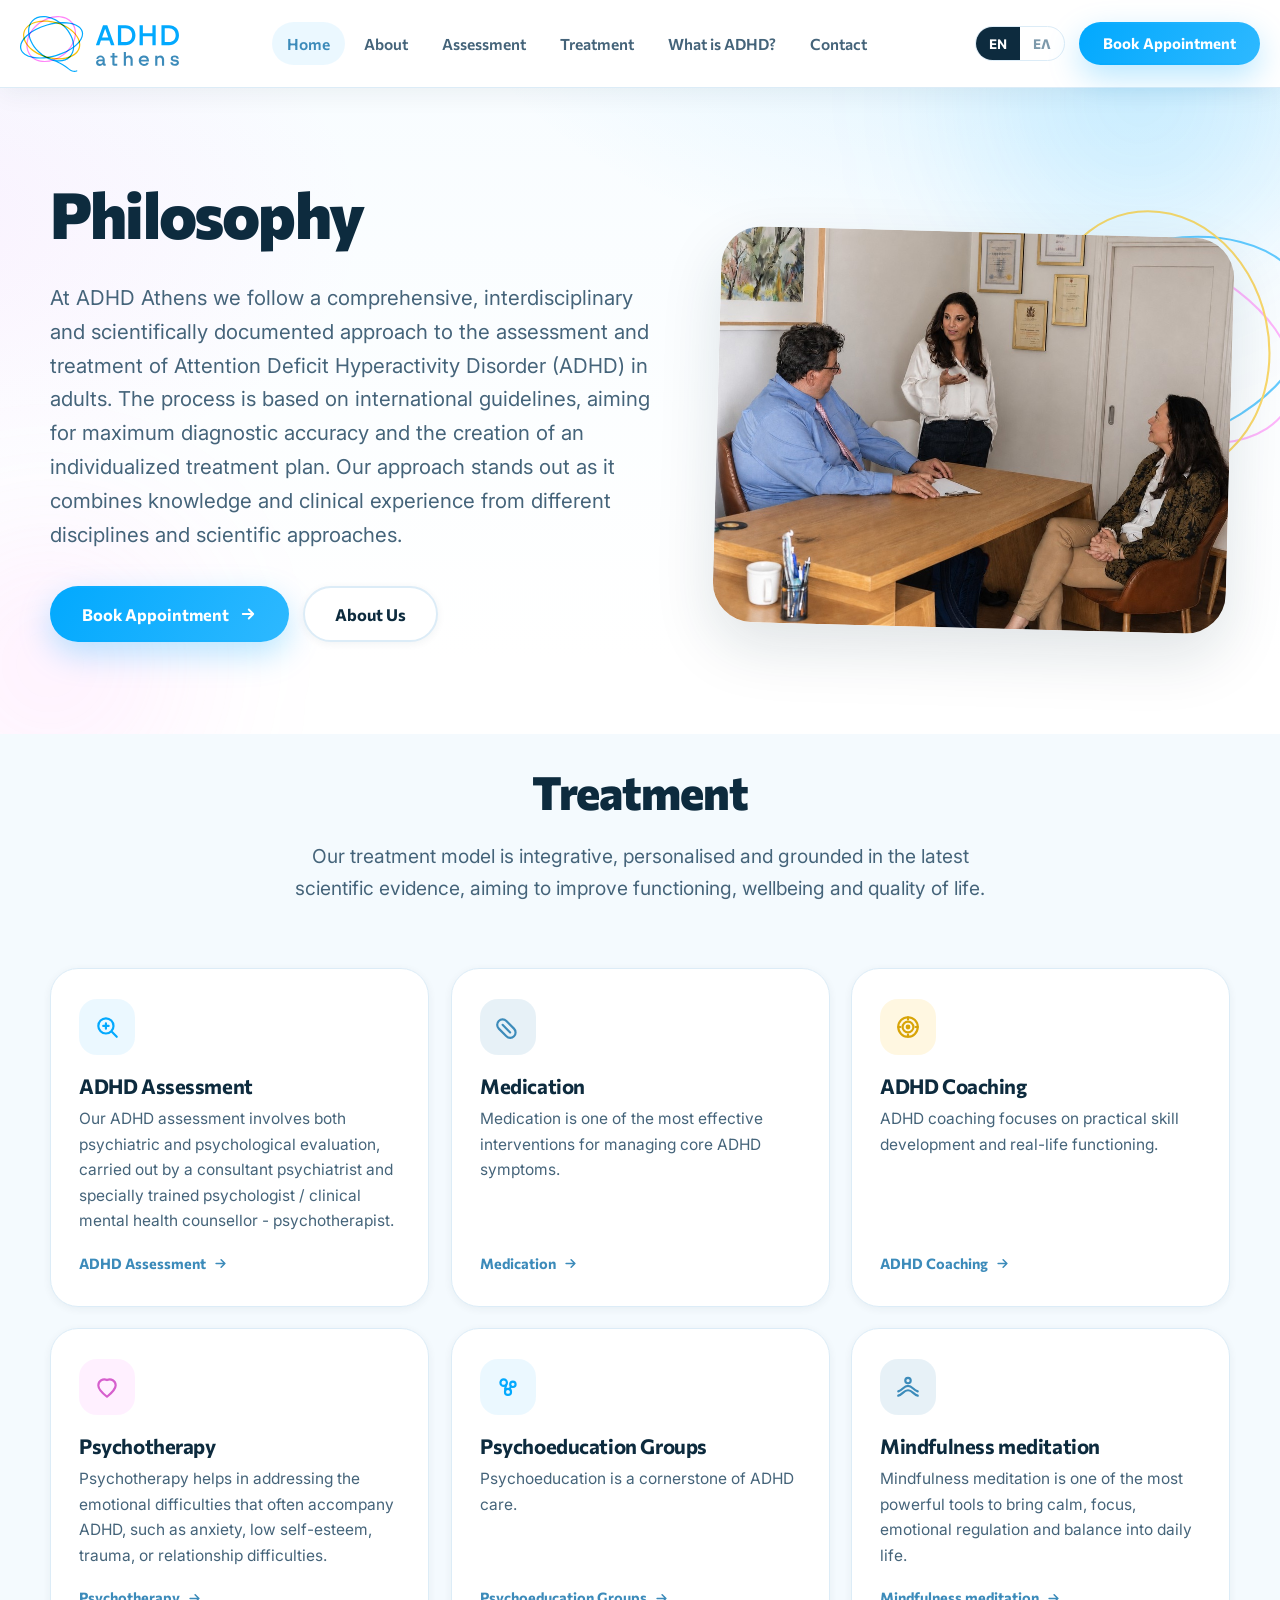
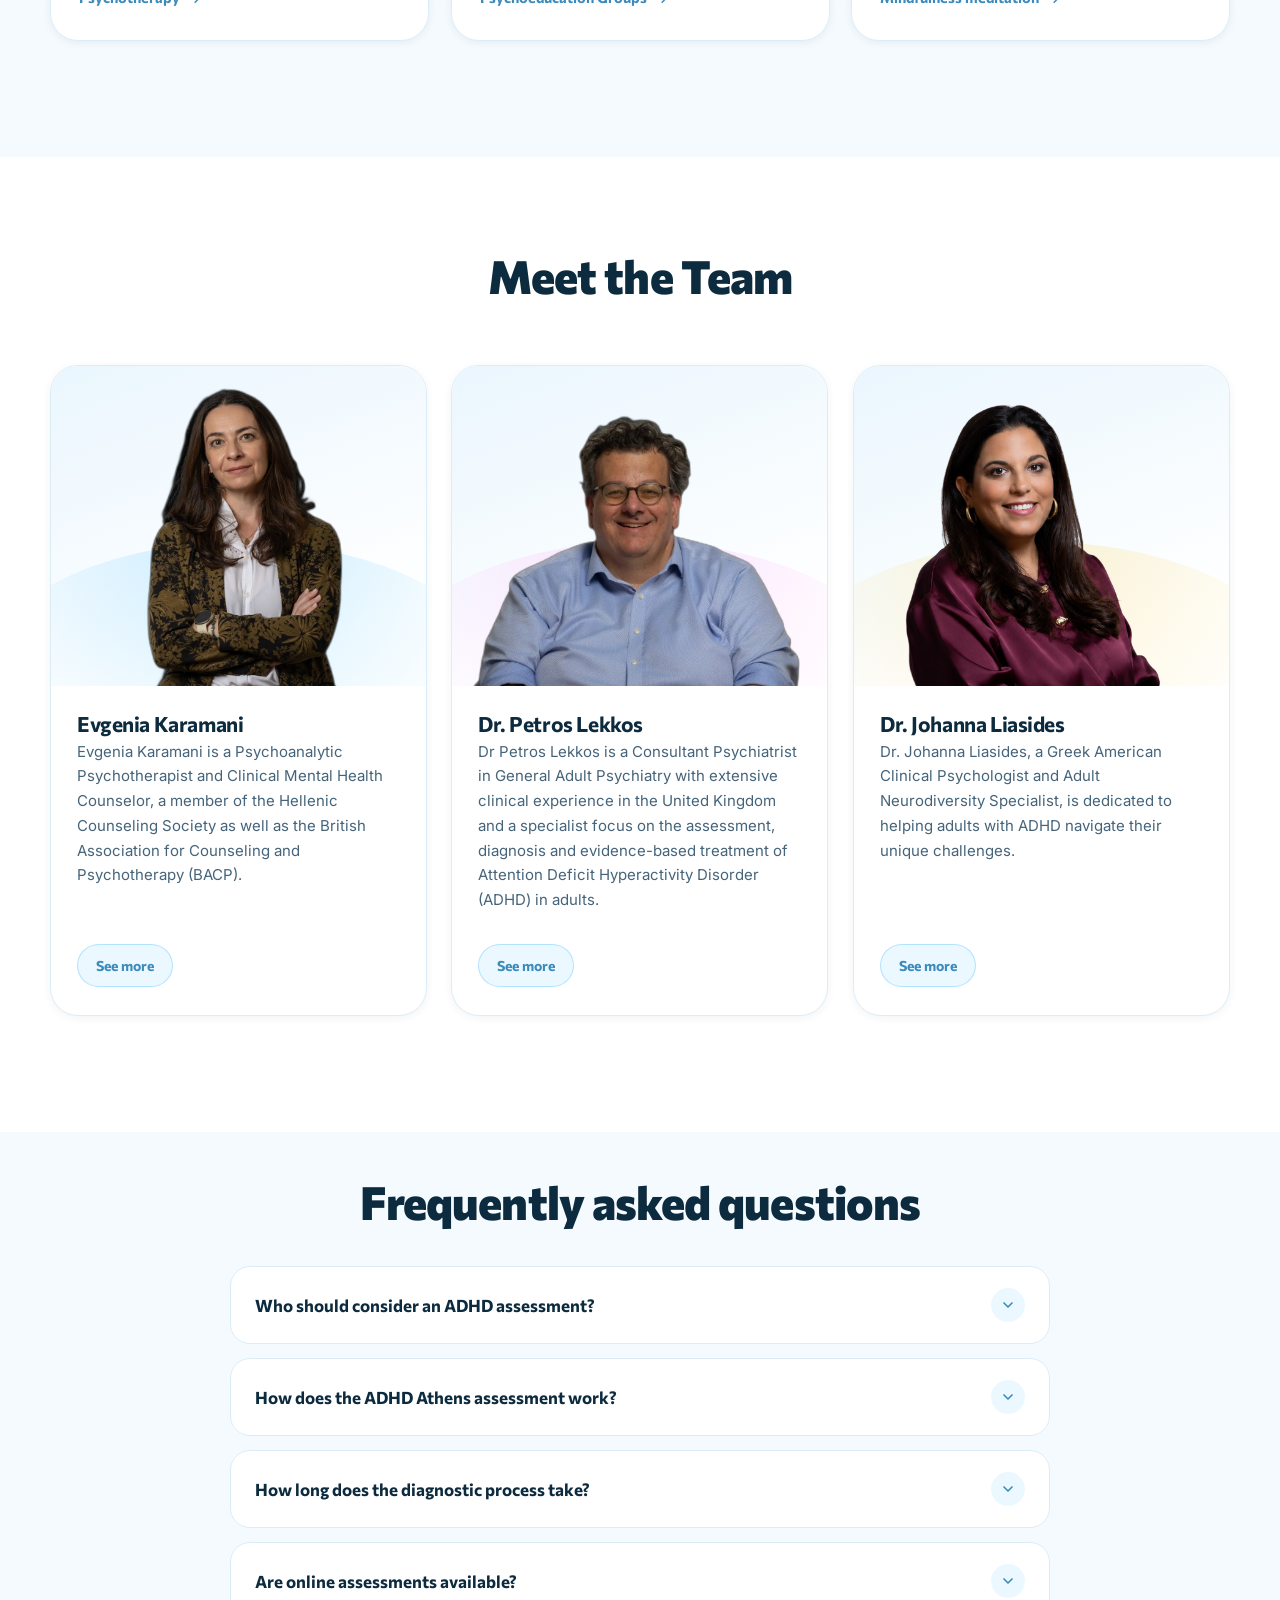
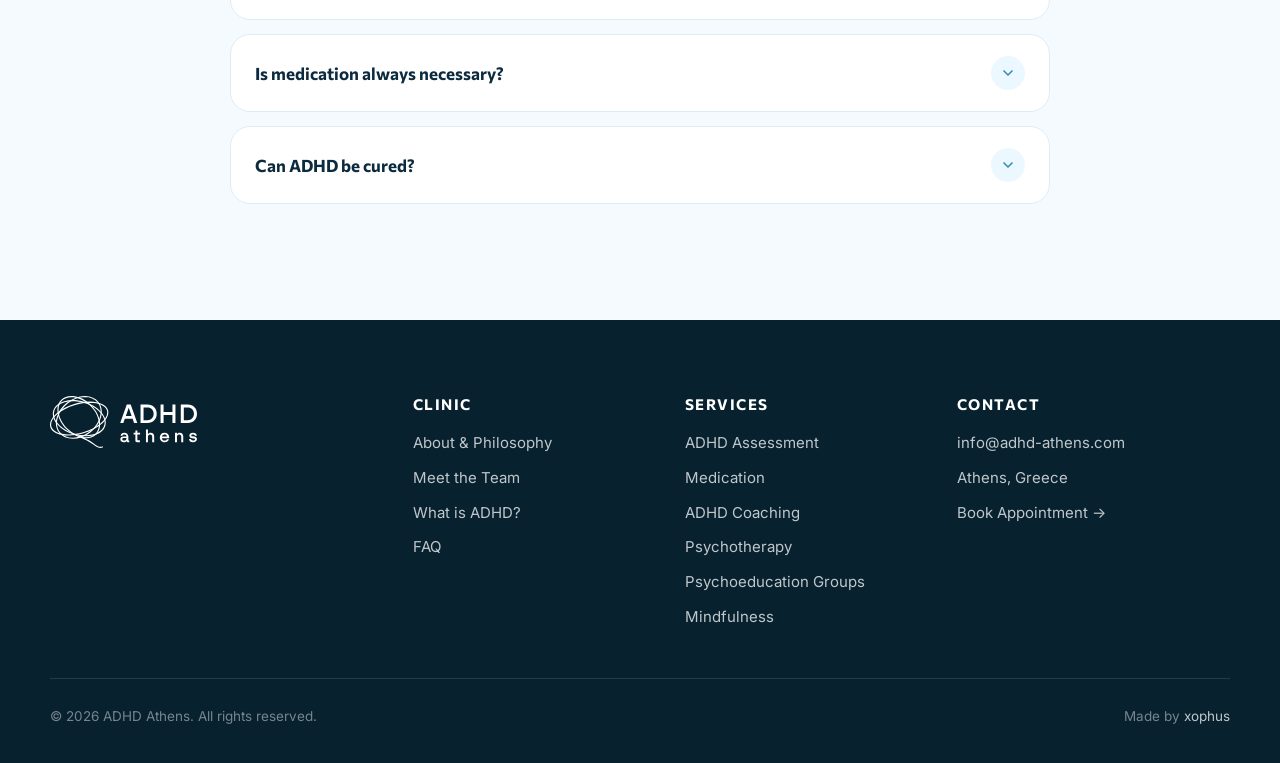
==== commit 5ff18334: "Remove headline and CTA overlay from the OG image. Co-authored-by: Cursor <cursoragent@cursor.com>" ====
--- a/index.html
+++ b/index.html
@@ -3,8 +3,8 @@
 <head>
 <meta charset="UTF-8">
 <meta name="viewport" content="width=device-width, initial-scale=1.0">
-<title>ADHD Athens | Adult ADHD Assessment &amp; Treatment in Athens</title>
-<meta name="description" content="Multidisciplinary adult ADHD assessment and treatment in Athens. Psychiatric and psychological evaluation, personalised care in Greek and English — in person or online.">
+<title>ADHD Athens | Adult ADHD Assessment</title>
+<meta name="description" content="Adult ADHD assessment and treatment in Athens. Multidisciplinary care in Greek and English, in person or online.">
 <meta name="robots" content="index, follow, max-image-preview:large">
 <meta name="author" content="ADHD Athens">
 <meta name="theme-color" content="#02a9fe">
@@ -14,15 +14,15 @@
 <meta property="og:locale" content="en_GB">
 <meta property="og:locale:alternate" content="el_GR">
 <meta property="og:url" content="https://adhd-athens.com/">
-<meta property="og:title" content="ADHD Athens | Adult ADHD Assessment &amp; Treatment in Athens">
-<meta property="og:description" content="Multidisciplinary adult ADHD assessment and treatment in Athens. Psychiatric and psychological evaluation, personalised care in Greek and English — in person or online.">
+<meta property="og:title" content="ADHD Athens | Adult ADHD Assessment">
+<meta property="og:description" content="Adult ADHD assessment and treatment in Athens — Greek and English, in person or online.">
 <meta property="og:image" content="https://adhd-athens.com/assets/og-image.png">
-<meta property="og:image:width" content="1024">
-<meta property="og:image:height" content="537">
+<meta property="og:image:width" content="1200">
+<meta property="og:image:height" content="630">
 <meta property="og:image:alt" content="ADHD Athens — Adult ADHD assessment and treatment">
 <meta name="twitter:card" content="summary_large_image">
-<meta name="twitter:title" content="ADHD Athens | Adult ADHD Assessment &amp; Treatment in Athens">
-<meta name="twitter:description" content="Multidisciplinary adult ADHD assessment and treatment in Athens. Psychiatric and psychological evaluation, personalised care in Greek and English — in person or online.">
+<meta name="twitter:title" content="ADHD Athens | Adult ADHD Assessment">
+<meta name="twitter:description" content="Adult ADHD assessment and treatment in Athens — Greek and English, in person or online.">
 <meta name="twitter:image" content="https://adhd-athens.com/assets/og-image.png">
 <link rel="preconnect" href="https://fonts.googleapis.com">
 <link rel="preconnect" href="https://fonts.gstatic.com" crossorigin>
@@ -41,7 +41,7 @@
       "logo": "https://adhd-athens.com/assets/logo/ADHD_Athens_Logo.svg",
       "image": "https://adhd-athens.com/assets/og-image.png",
       "email": "info@adhd-athens.com",
-      "description": "Multidisciplinary adult ADHD assessment and treatment in Athens, Greece. In person and online, in Greek and English.",
+      "description": "Adult ADHD assessment and treatment in Athens. Multidisciplinary care in Greek and English, in person or online.",
       "address": {
         "@type": "PostalAddress",
         "addressLocality": "Athens",
@@ -64,8 +64,8 @@
       "@type": "WebPage",
       "@id": "https://adhd-athens.com/#webpage",
       "url": "https://adhd-athens.com/",
-      "name": "ADHD Athens | Adult ADHD Assessment & Treatment in Athens",
-      "description": "Multidisciplinary adult ADHD assessment and treatment in Athens. Psychiatric and psychological evaluation, personalised care in Greek and English — in person or online.",
+      "name": "ADHD Athens | Adult ADHD Assessment",
+      "description": "Adult ADHD assessment and treatment in Athens. Multidisciplinary care in Greek and English, in person or online.",
       "isPartOf": { "@id": "https://adhd-athens.com/#website" },
       "about": { "@id": "https://adhd-athens.com/#clinic" },
       "inLanguage": ["en", "el"]
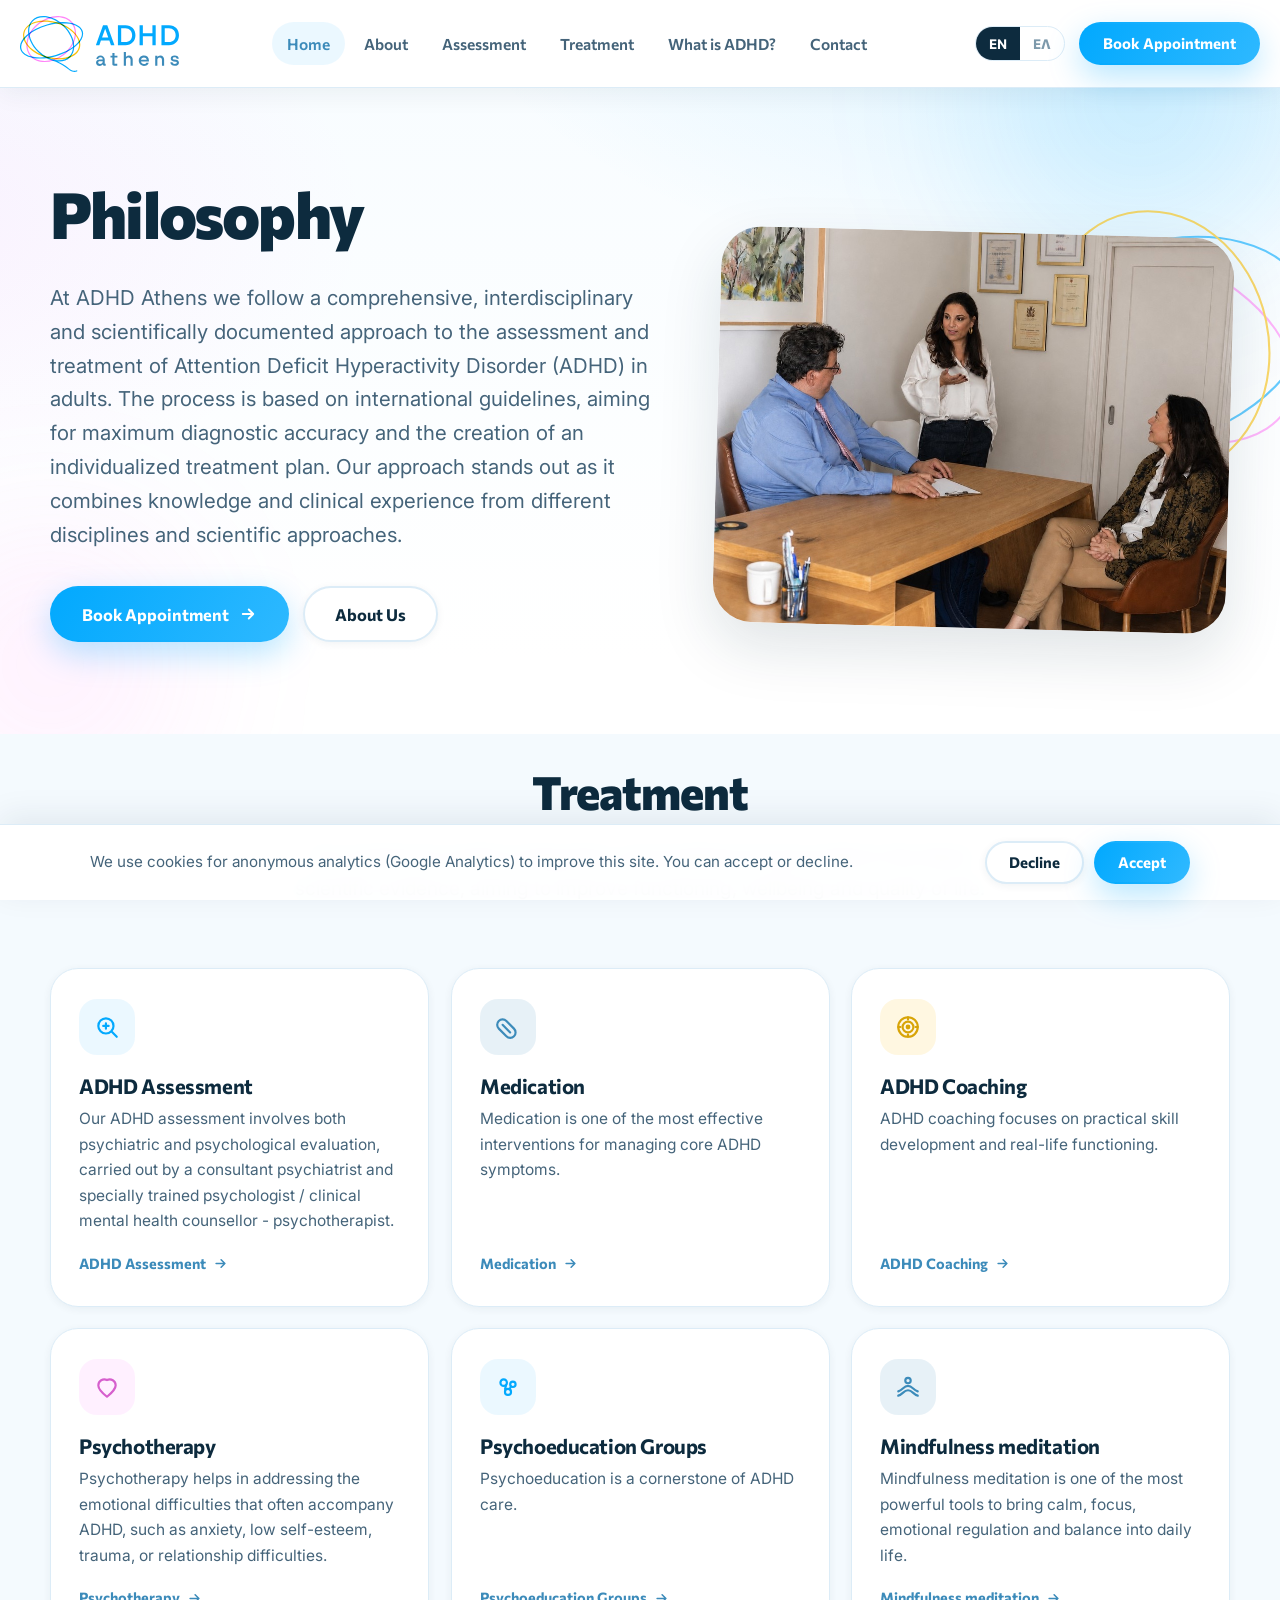
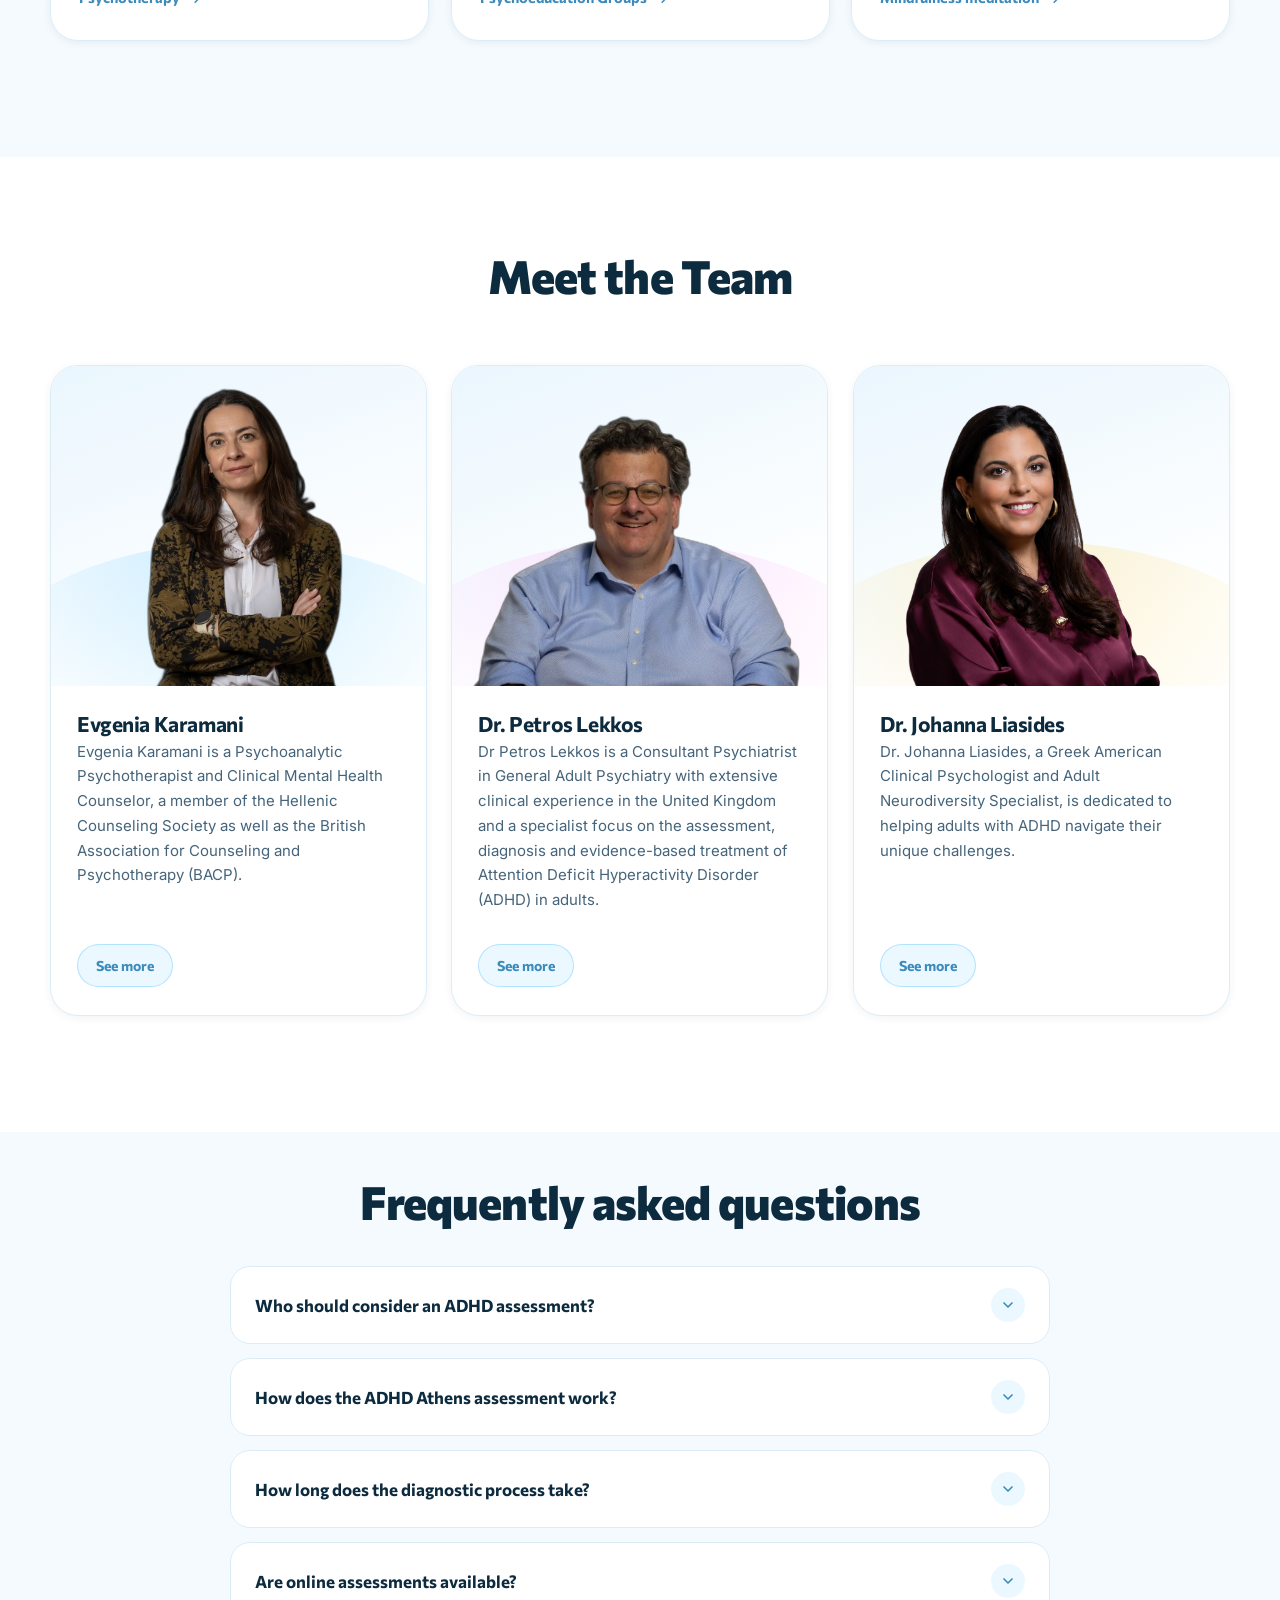
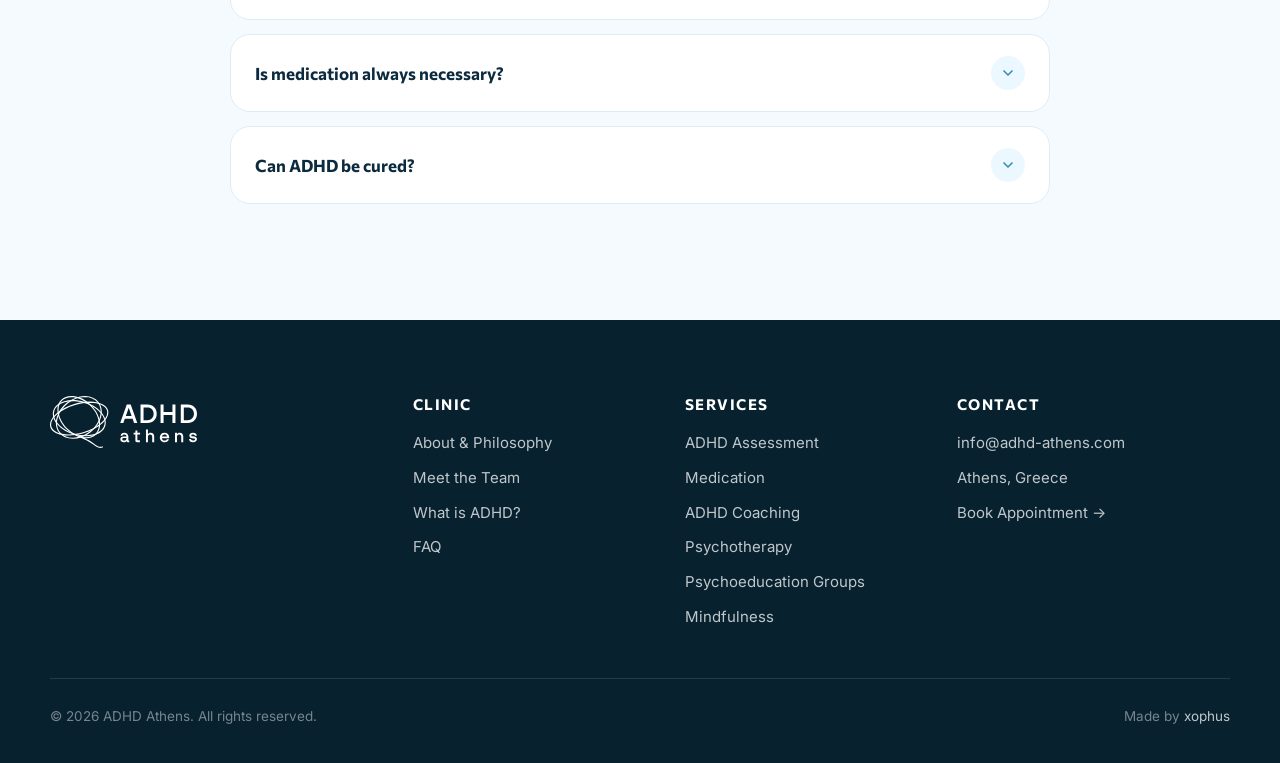
==== commit b062d803: "Add a free cookie consent banner for Google Analytics. Co-authored-by: Cursor <cursoragent@cursor.co" ====
--- a/index.html
+++ b/index.html
@@ -2,6 +2,21 @@
 <html lang="en" data-lang="en">
 <head>
 <meta charset="UTF-8">
+<!-- Google tag (gtag.js) -->
+<script async src="https://www.googletagmanager.com/gtag/js?id=G-E83L2EC275"></script>
+<script>
+  window.dataLayer = window.dataLayer || [];
+  function gtag(){dataLayer.push(arguments);}
+  gtag('consent', 'default', {
+    analytics_storage: 'denied',
+    ad_storage: 'denied',
+    ad_user_data: 'denied',
+    ad_personalization: 'denied',
+    wait_for_update: 500
+  });
+  gtag('js', new Date());
+  gtag('config', 'G-E83L2EC275');
+</script>
 <meta name="viewport" content="width=device-width, initial-scale=1.0">
 <title>ADHD Athens | Adult ADHD Assessment</title>
 <meta name="description" content="Adult ADHD assessment and treatment in Athens. Multidisciplinary care in Greek and English, in person or online.">
@@ -27,7 +42,7 @@
 <link rel="preconnect" href="https://fonts.googleapis.com">
 <link rel="preconnect" href="https://fonts.gstatic.com" crossorigin>
 <link href="https://fonts.googleapis.com/css2?family=Commissioner:wght@400;500;600;700;800&family=Inter:wght@400;500;600;700&display=swap" rel="stylesheet">
-<link rel="stylesheet" href="css/styles.css?v=2">
+<link rel="stylesheet" href="css/styles.css?v=3">
 <link rel="icon" type="image/svg+xml" href="assets/favicon.svg">
 <script type="application/ld+json">
 {
@@ -456,5 +471,6 @@
 
 
 <script src="js/main.js"></script>
+<script src="js/cookie-consent.js"></script>
 </body>
 </html>
--- a/css/styles.css
+++ b/css/styles.css
@@ -1708,6 +1708,51 @@
   .site-header .logo img { height: 46px; }
 }
 
+/* ---------- Cookie consent ---------- */
+.cookie-consent {
+  position: fixed;
+  left: 0;
+  right: 0;
+  bottom: 0;
+  z-index: 10000;
+  padding: 16px;
+  background: rgba(255, 255, 255, 0.96);
+  border-top: 1px solid var(--line);
+  box-shadow: 0 -8px 32px rgba(13, 43, 62, 0.08);
+  backdrop-filter: blur(10px);
+}
+.cookie-consent-inner {
+  max-width: 1100px;
+  margin: 0 auto;
+  display: flex;
+  align-items: center;
+  justify-content: space-between;
+  gap: 18px;
+}
+.cookie-consent-text {
+  margin: 0;
+  color: var(--ink-soft);
+  font-size: 0.95rem;
+  line-height: 1.45;
+}
+.cookie-consent-actions {
+  display: flex;
+  gap: 10px;
+  flex-shrink: 0;
+}
+@media (max-width: 720px) {
+  .cookie-consent-inner {
+    flex-direction: column;
+    align-items: stretch;
+  }
+  .cookie-consent-actions {
+    justify-content: stretch;
+  }
+  .cookie-consent-actions .btn {
+    flex: 1;
+  }
+}
+
 /* ---------- Reduced motion ---------- */
 @media (prefers-reduced-motion: reduce) {
   html { scroll-behavior: auto; }
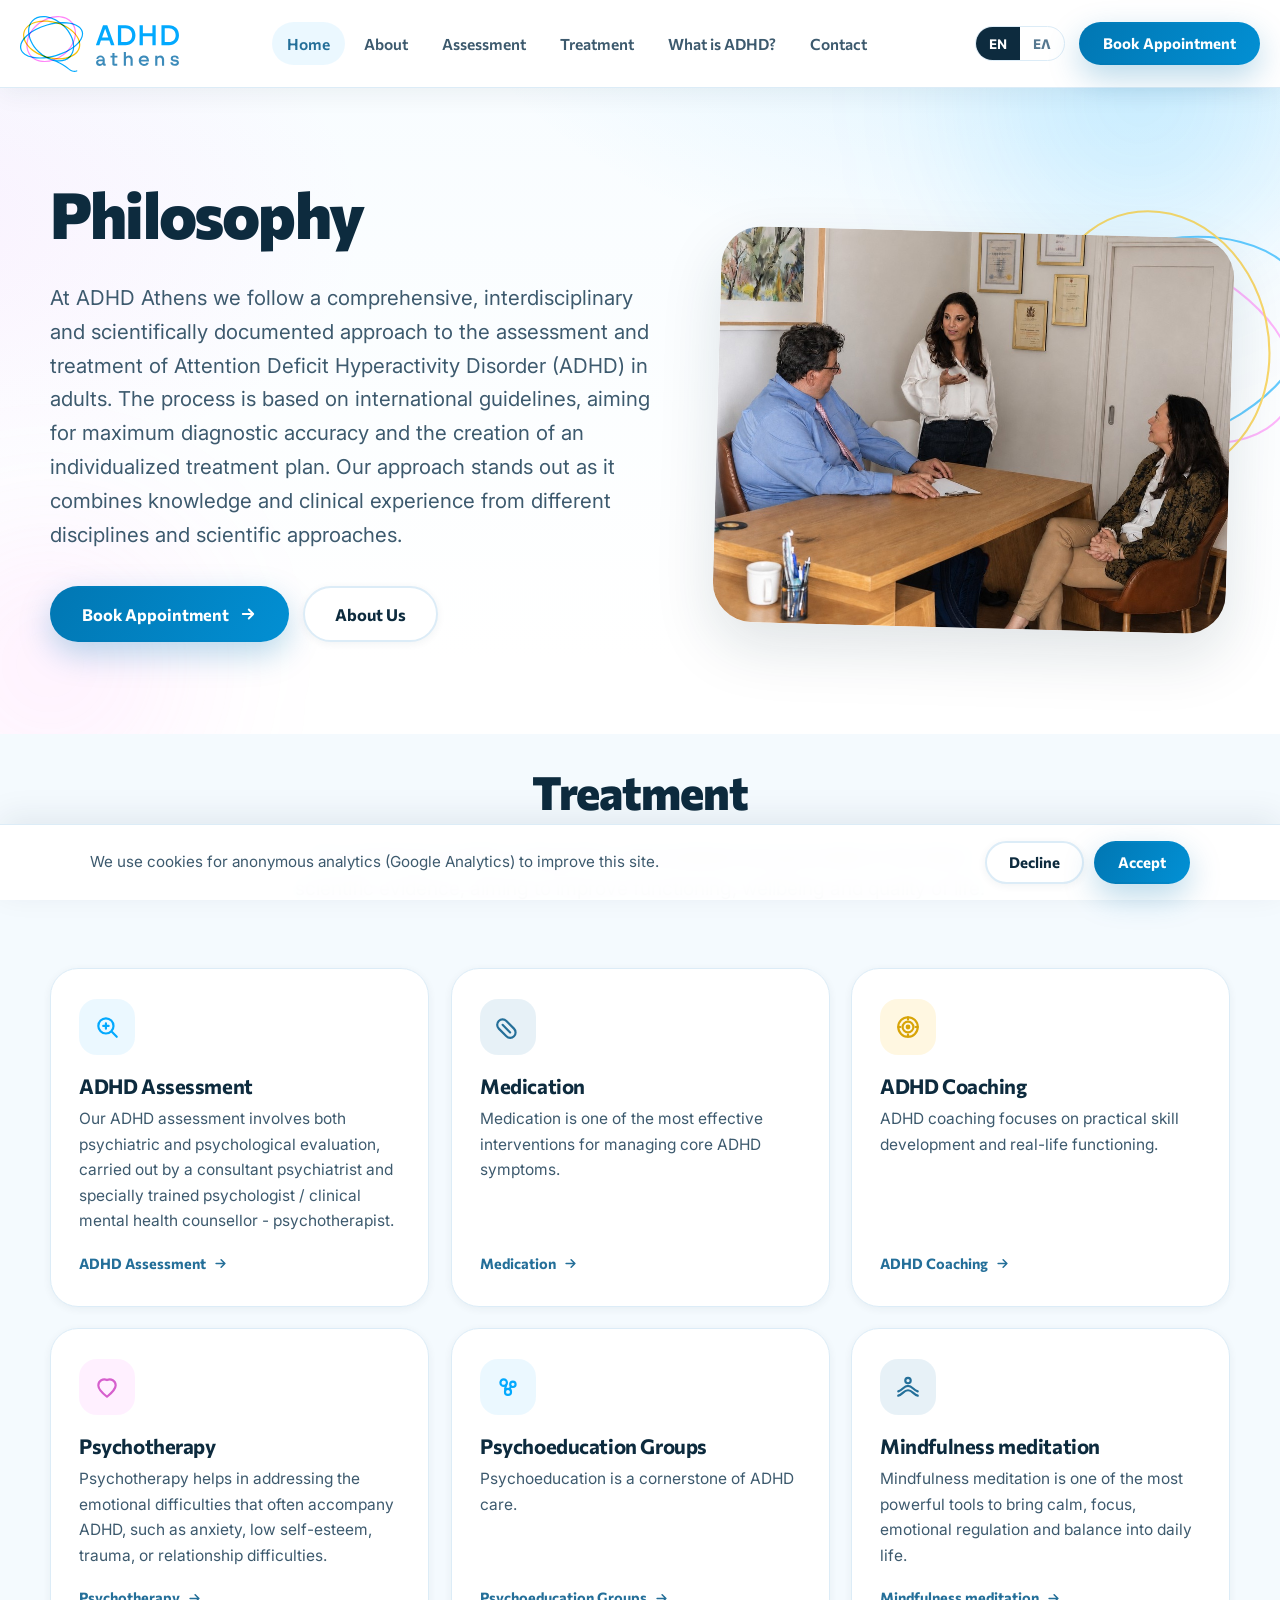
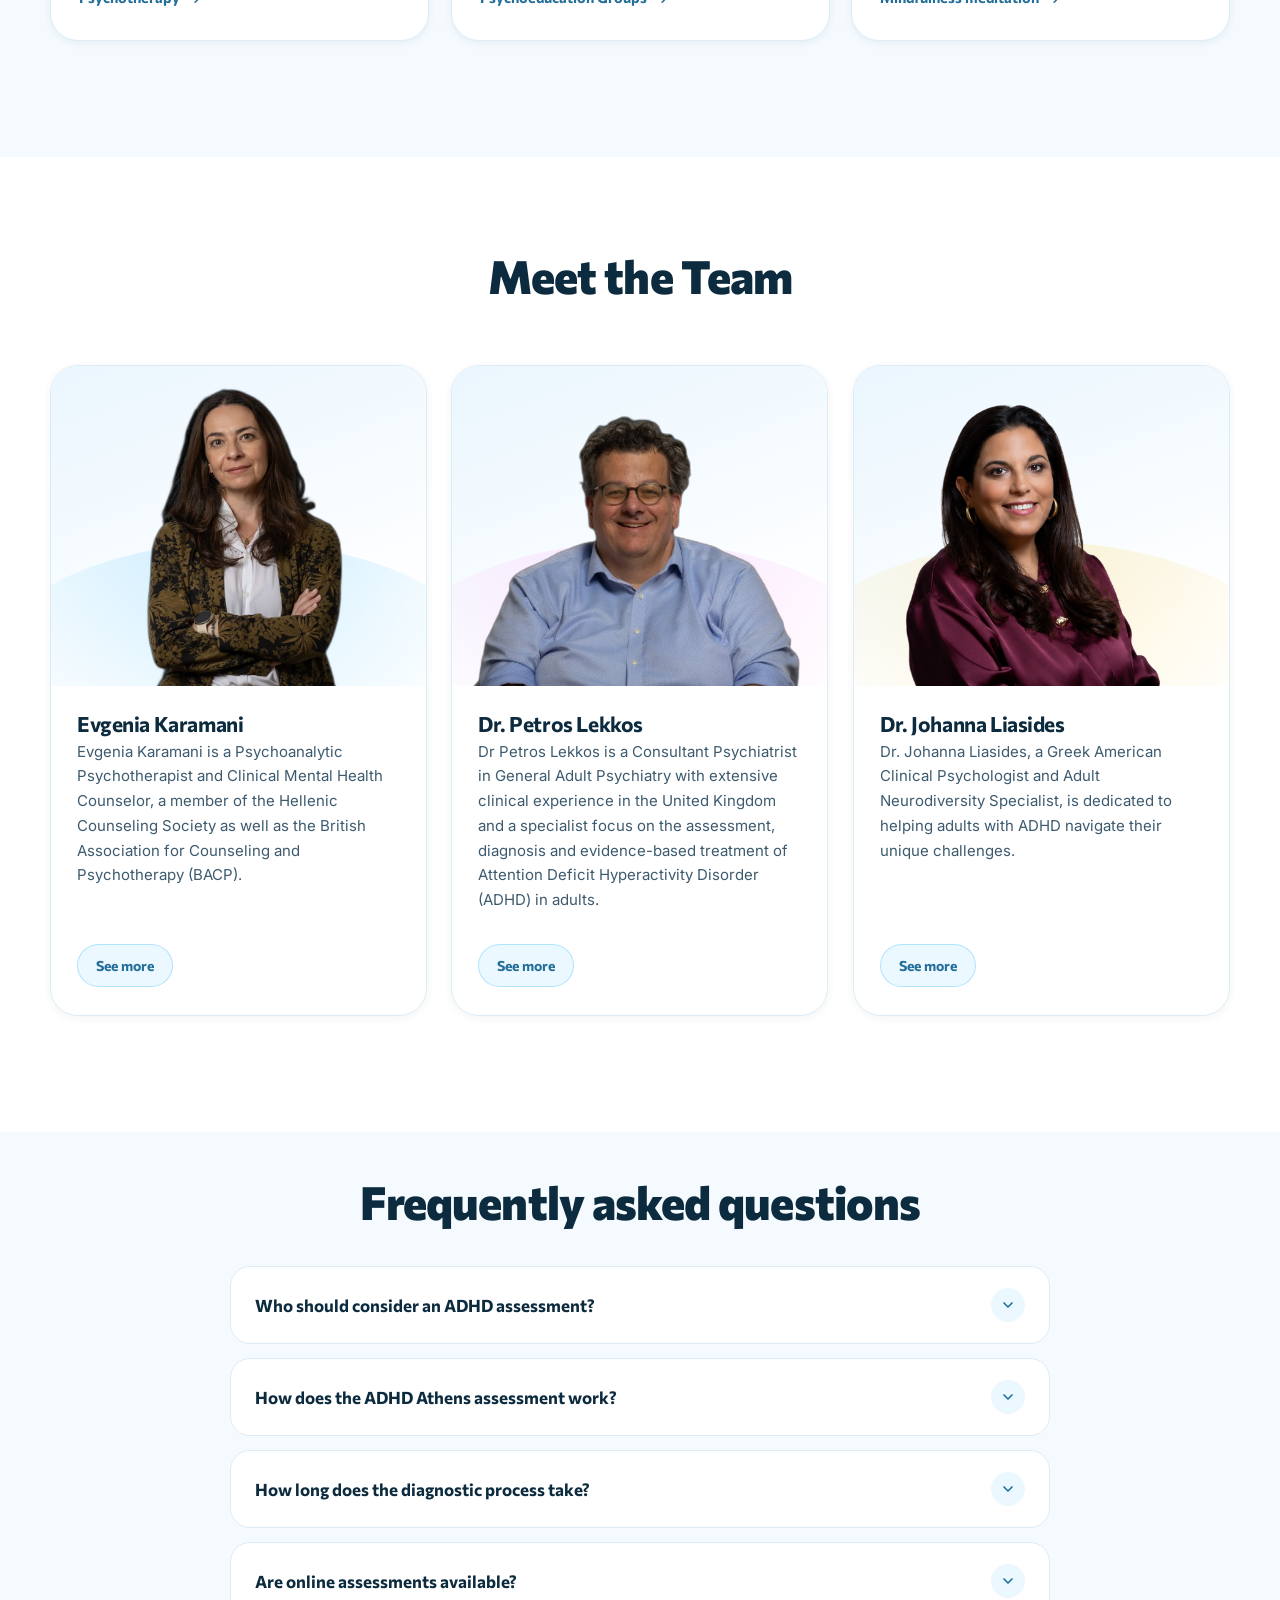
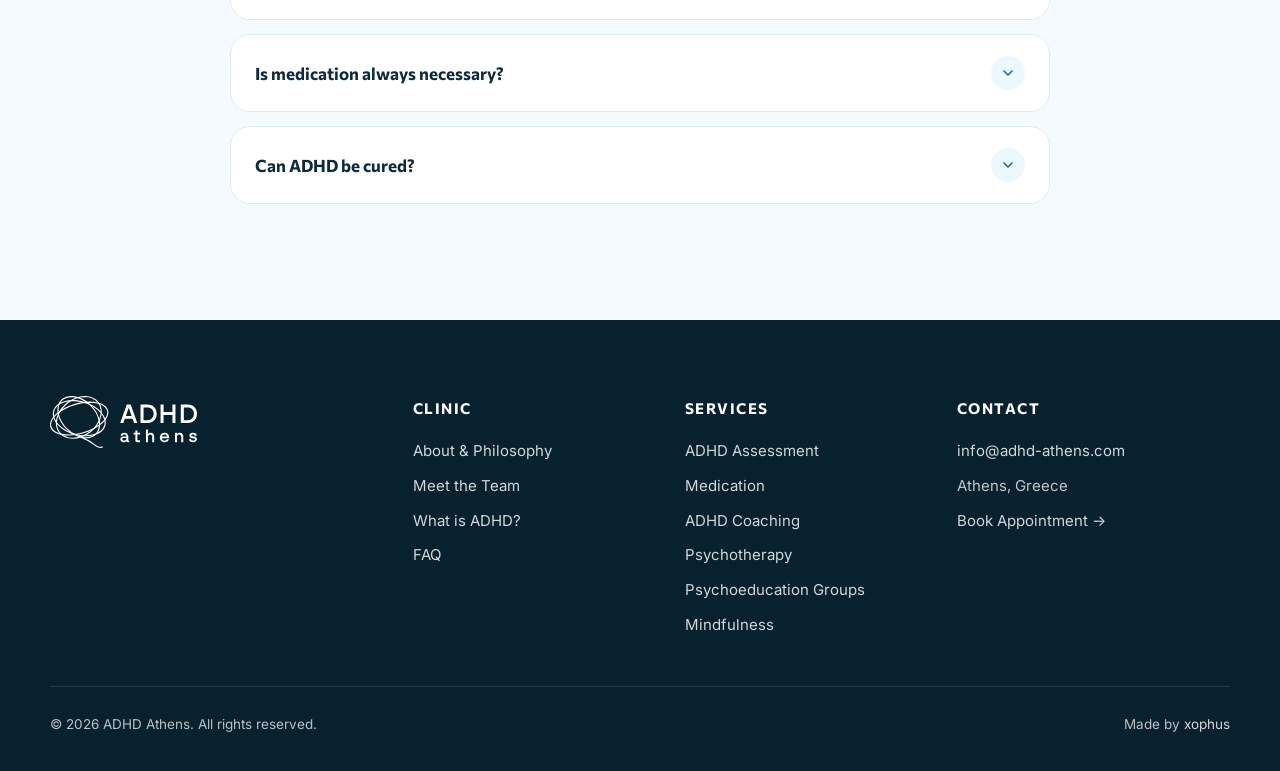
==== commit 8ff5f746: "Improve WCAG accessibility across keyboard, contrast, and ARIA. Co-authored-by: Cursor <cursoragent@" ====
--- a/index.html
+++ b/index.html
@@ -42,7 +42,7 @@
 <link rel="preconnect" href="https://fonts.googleapis.com">
 <link rel="preconnect" href="https://fonts.gstatic.com" crossorigin>
 <link href="https://fonts.googleapis.com/css2?family=Commissioner:wght@400;500;600;700;800&family=Inter:wght@400;500;600;700&display=swap" rel="stylesheet">
-<link rel="stylesheet" href="css/styles.css?v=3">
+<link rel="stylesheet" href="css/styles.css?v=4">
 <link rel="icon" type="image/svg+xml" href="assets/favicon.svg">
 <script type="application/ld+json">
 {
@@ -100,9 +100,9 @@
 <header class="site-header">
   <div class="header-inner">
     <a class="logo" href="index.html" aria-label="ADHD Athens - Home">
-      <img src="assets/logo/ADHD_Athens_Logo.svg" alt="ADHD Athens">
+      <img src="assets/logo/ADHD_Athens_Logo.svg" alt="">
     </a>
-    <nav class="main-nav" aria-label="Main navigation">
+    <nav class="main-nav" id="primary-nav" aria-label="Main navigation">
       <ul>
         <li><a href="index.html" aria-current="page"><span class="en">Home</span><span class="el">Αρχική</span></a></li>
         <li><a href="about.html"><span class="en">About</span><span class="el">Σχετικά</span></a></li>
@@ -120,7 +120,7 @@
       <a class="btn btn-primary btn-s" href="contact.html">
         <span class="en">Book Appointment</span><span class="el">Κλείστε Ραντεβού</span>
       </a>
-      <button class="nav-burger" aria-expanded="false" aria-label="Menu">
+      <button class="nav-burger" type="button" aria-expanded="false" aria-controls="primary-nav" aria-label="Menu">
         <span></span><span></span><span></span>
       </button>
     </div>
@@ -431,10 +431,10 @@
   <div class="container">
     <div class="footer-grid">
       <div>
-        <a class="logo" href="index.html"><img src="assets/logo/ADHD_Athens_Logo_White.svg" alt="ADHD Athens"></a>
+        <a class="logo" href="index.html" aria-label="ADHD Athens - Home"><img src="assets/logo/ADHD_Athens_Logo_White.svg" alt=""></a>
       </div>
       <div>
-        <h4><span class="en">Clinic</span><span class="el">Το Κέντρο</span></h4>
+        <p class="footer-heading"><span class="en">Clinic</span><span class="el">Το Κέντρο</span></p>
         <ul>
           <li><a href="about.html"><span class="en">About &amp; Philosophy</span><span class="el">Σχετικά &amp; Φιλοσοφία</span></a></li>
           <li><a href="about.html#team"><span class="en">Meet the Team</span><span class="el">Η Ομάδα</span></a></li>
@@ -443,7 +443,7 @@
         </ul>
       </div>
       <div>
-        <h4><span class="en">Services</span><span class="el">Υπηρεσίες</span></h4>
+        <p class="footer-heading"><span class="en">Services</span><span class="el">Υπηρεσίες</span></p>
         <ul>
           <li><a href="assessment.html"><span class="en">ADHD Assessment</span><span class="el">Αξιολόγηση ΔΕΠΥ</span></a></li>
           <li><a href="services.html#medication"><span class="en">Medication</span><span class="el">Φαρμακευτική Αγωγή</span></a></li>
@@ -454,7 +454,7 @@
         </ul>
       </div>
       <div>
-        <h4><span class="en">Contact</span><span class="el">Επικοινωνία</span></h4>
+        <p class="footer-heading"><span class="en">Contact</span><span class="el">Επικοινωνία</span></p>
         <ul>
           <li><a href="mailto:info@adhd-athens.com">info@adhd-athens.com</a></li>
           <li><span class="en">Athens, Greece</span><span class="el">Αθήνα</span></li>
@@ -464,7 +464,7 @@
     </div>
     <div class="footer-bottom">
       <span>© <span data-year>2026</span> ADHD Athens. <span class="en">All rights reserved.</span><span class="el">Με επιφύλαξη παντός δικαιώματος.</span></span>
-      <span>Made by <a href="https://xophus.com/" target="_blank" rel="noopener">xophus</a></span>
+      <span>Made by <a href="https://xophus.com/" target="_blank" rel="noopener" aria-label="xophus (opens in a new tab)">xophus</a></span>
     </div>
   </div>
 </footer>
--- a/css/styles.css
+++ b/css/styles.css
@@ -7,14 +7,15 @@
 :root {
   /* Brand */
   --blue: #02a9fe;
-  --blue-dark: #3c8bba;
+  --blue-dark: #246f99;    /* WCAG AA on white for links/UI text */
+  --blue-btn: #0177b3;     /* WCAG AA white-on-blue for buttons */
   --pink: #ff84f8;
   --yellow: #f9bf09;
 
   /* Derived */
   --ink: #0d2b3e;          /* deep calm navy for text */
-  --ink-soft: #45647a;     /* secondary text */
-  --ink-faint: #7d99ab;
+  --ink-soft: #3d5a6e;     /* secondary text — AA on white */
+  --ink-faint: #567890;    /* muted text — AA on white */
   --bg: #ffffff;
   --bg-soft: #f4fafe;      /* whisper blue */
   --bg-softer: #eaf6fe;
@@ -71,7 +72,7 @@
 }
 p { margin: 0 0 1em; }
 :focus-visible {
-  outline: 3px solid var(--blue);
+  outline: 3px solid var(--ink);
   outline-offset: 3px;
   border-radius: 4px;
 }
@@ -185,15 +186,15 @@
 .btn svg { flex: none; transition: transform 0.3s var(--ease-out); }
 .btn:hover svg { transform: translateX(4px); }
 .btn-primary {
-  background: linear-gradient(120deg, var(--blue), #2fb9ff 55%, var(--blue));
+  background: linear-gradient(120deg, var(--blue-btn), #0290d4 55%, var(--blue-btn));
   background-size: 200% 100%;
   color: #fff;
-  box-shadow: var(--glow-blue);
+  box-shadow: 0 12px 32px rgba(1, 119, 179, 0.28);
 }
 .btn-primary:hover {
   transform: translateY(-3px);
   background-position: 95% 0;
-  box-shadow: 0 18px 40px rgba(2, 169, 254, 0.38);
+  box-shadow: 0 18px 40px rgba(1, 119, 179, 0.38);
 }
 .btn-primary:active { transform: translateY(-1px); }
 .btn-ghost {
@@ -1177,16 +1178,18 @@
   margin-bottom: 48px;
 }
 .site-footer .logo img { height: 52px; margin-bottom: 18px; }
-.site-footer h4 {
+.site-footer .footer-heading {
   color: #fff;
+  font-family: var(--font-display);
   font-size: 15px;
+  font-weight: 700;
   letter-spacing: 0.1em;
   text-transform: uppercase;
-  margin-bottom: 18px;
+  margin: 0 0 18px;
 }
 .site-footer ul { list-style: none; margin: 0; padding: 0; display: grid; gap: 10px; }
-.site-footer a { color: rgba(255, 255, 255, 0.75); transition: color 0.25s; }
-.site-footer a:hover { color: var(--blue); }
+.site-footer a { color: rgba(255, 255, 255, 0.82); transition: color 0.25s; }
+.site-footer a:hover { color: #7ecfff; }
 .footer-bottom {
   border-top: 1px solid rgba(255, 255, 255, 0.12);
   padding-top: 26px;
@@ -1195,7 +1198,7 @@
   justify-content: space-between;
   gap: 12px;
   font-size: 13.5px;
-  color: rgba(255, 255, 255, 0.45);
+  color: rgba(255, 255, 255, 0.72);
 }
 
 
@@ -1593,11 +1596,14 @@
   transition: border-color 0.25s, background 0.25s, box-shadow 0.25s;
   width: 100%;
 }
-.form-field input:focus, .form-field select:focus, .form-field textarea:focus {
-  outline: none;
-  border-color: var(--blue);
-  background: #fff;
-  box-shadow: 0 0 0 4px rgba(2, 169, 254, 0.14);
+.form-field input:focus-visible,
+.form-field select:focus-visible,
+.form-field textarea:focus-visible {
+  outline: 3px solid var(--ink);
+  outline-offset: 2px;
+  border-color: var(--blue-dark);
+  background: #fff;
+  box-shadow: none;
 }
 .form-note { font-size: 13.5px; color: var(--ink-faint); margin-top: 14px; }
 .form-honeypot {
@@ -1629,6 +1635,10 @@
 .form-card form.is-sending #booking-submit {
   opacity: 0.7;
   pointer-events: none;
+}
+.form-status:focus {
+  outline: 3px solid var(--ink);
+  outline-offset: 2px;
 }
 
 /* Skip link */
@@ -1644,7 +1654,12 @@
   font-weight: 600;
   transition: top 0.3s;
 }
-.skip-link:focus { top: 0; }
+.skip-link:focus,
+.skip-link:focus-visible {
+  top: 0;
+  outline: 3px solid #fff;
+  outline-offset: 3px;
+}
 
 /* ---------- Responsive ---------- */
 @media (max-width: 1024px) {
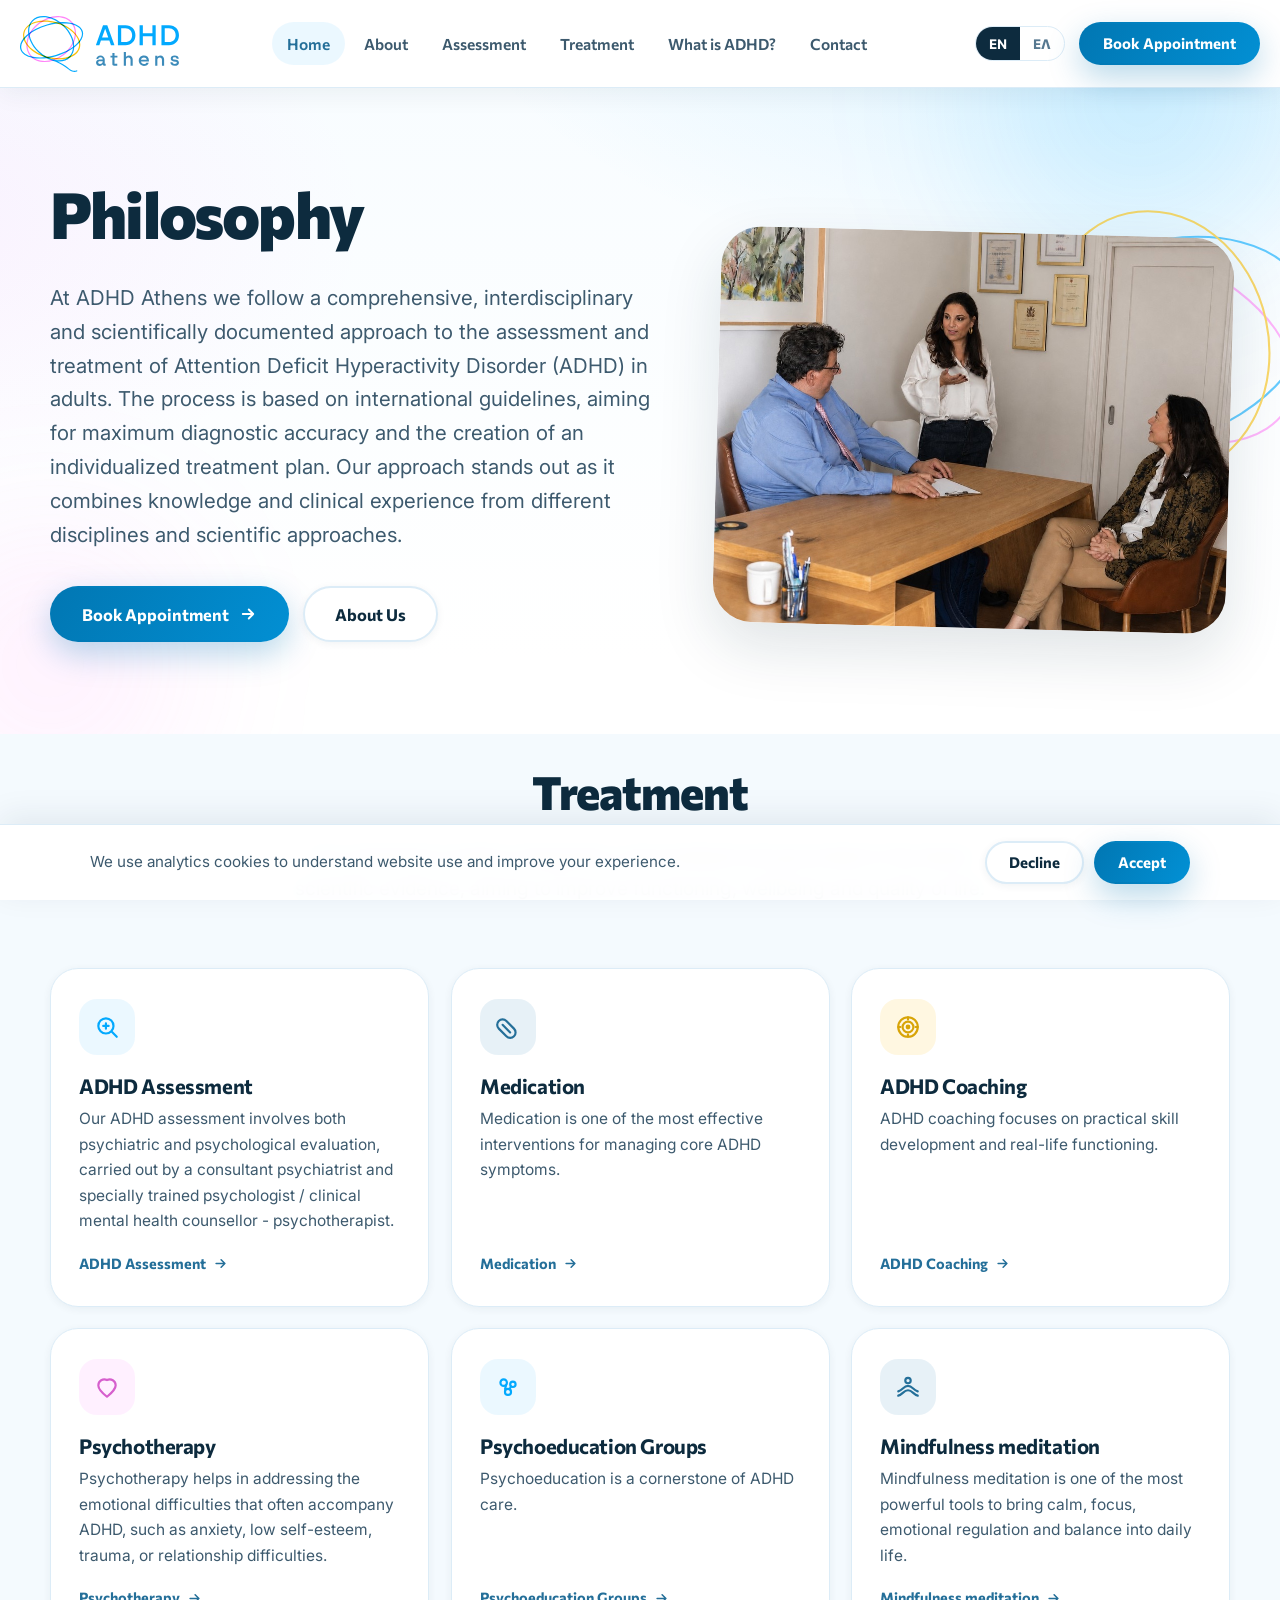
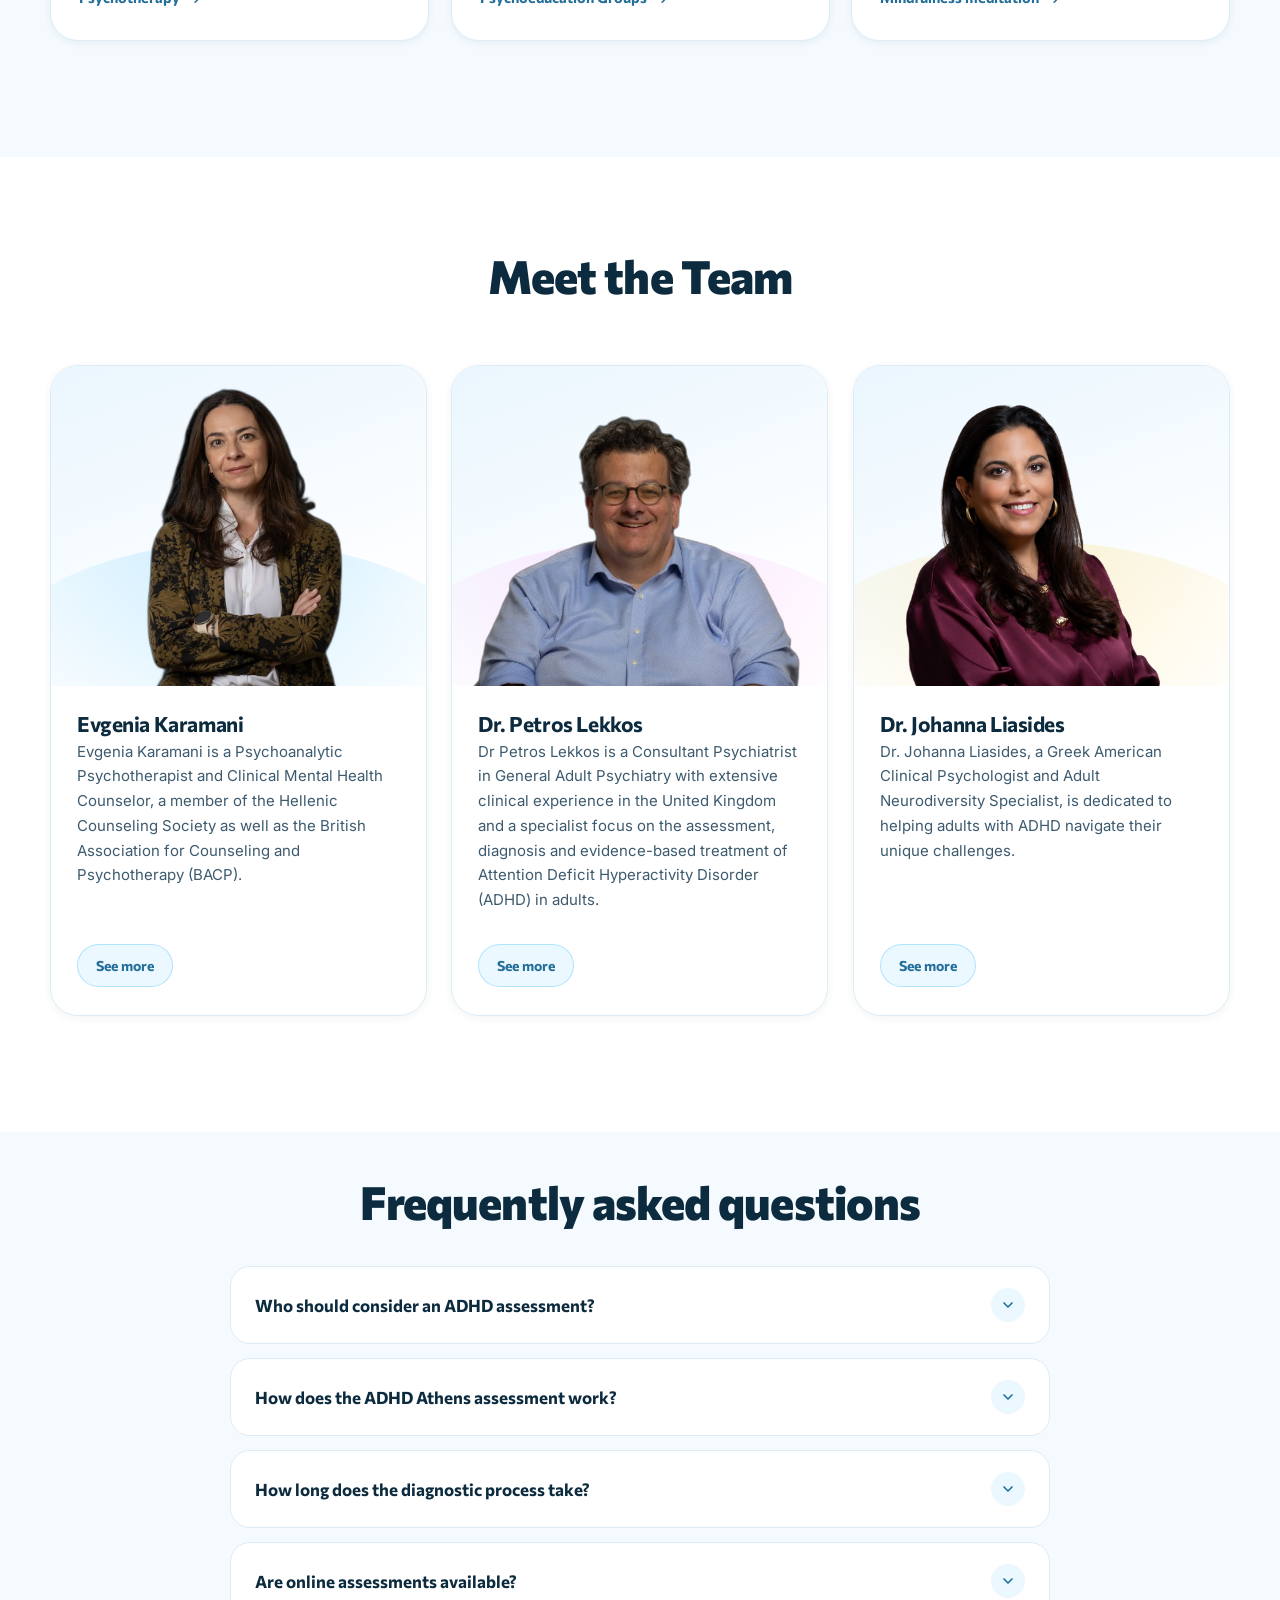
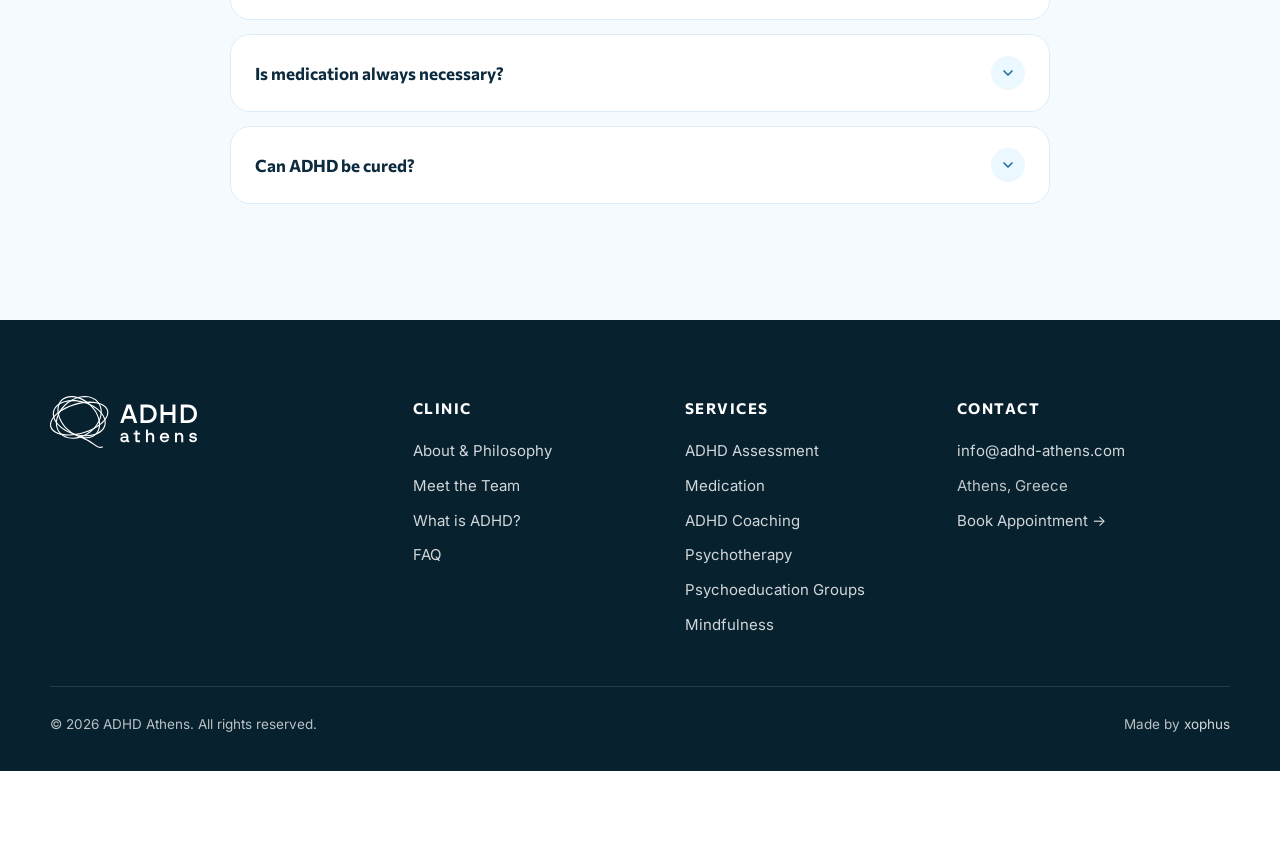
==== commit 9ba9a13c: "Fix Evgenia's title copy and keep it visible on narrow phones. Co-authored-by: Cursor <cursoragent@c" ====
--- a/index.html
+++ b/index.html
@@ -42,7 +42,7 @@
 <link rel="preconnect" href="https://fonts.googleapis.com">
 <link rel="preconnect" href="https://fonts.gstatic.com" crossorigin>
 <link href="https://fonts.googleapis.com/css2?family=Commissioner:wght@400;500;600;700;800&family=Inter:wght@400;500;600;700&display=swap" rel="stylesheet">
-<link rel="stylesheet" href="css/styles.css?v=4">
+<link rel="stylesheet" href="css/styles.css?v=5">
 <link rel="icon" type="image/svg+xml" href="assets/favicon.svg">
 <script type="application/ld+json">
 {
@@ -470,7 +470,7 @@
 </footer>
 
 
-<script src="js/main.js"></script>
-<script src="js/cookie-consent.js"></script>
+<script src="js/main.js?v=2"></script>
+<script src="js/cookie-consent.js?v=2"></script>
 </body>
 </html>
--- a/css/styles.css
+++ b/css/styles.css
@@ -49,7 +49,12 @@
 
 /* ---------- Reset ---------- */
 *, *::before, *::after { box-sizing: border-box; }
-html { scroll-behavior: smooth; -webkit-text-size-adjust: 100%; }
+html {
+  scroll-behavior: smooth;
+  -webkit-text-size-adjust: 100%;
+  overflow-x: hidden;
+  overflow-x: clip;
+}
 body {
   margin: 0;
   font-family: var(--font-body);
@@ -58,6 +63,8 @@
   color: var(--ink);
   background: var(--bg);
   overflow-x: hidden;
+  overflow-x: clip;
+  padding-bottom: var(--cookie-banner-h, 0px);
 }
 img { max-width: 100%; display: block; }
 a { color: var(--blue-dark); text-decoration: none; }
@@ -800,6 +807,8 @@
   font-weight: 600;
   color: var(--blue-dark);
   margin-bottom: 14px;
+  line-height: 1.4;
+  overflow-wrap: break-word;
 }
 .team-body p { font-size: 15px; color: var(--ink-soft); flex: 1; }
 .bio-toggle {
@@ -874,8 +883,14 @@
   .bio-profile { grid-template-columns: 1fr; }
   .bio-photo {
     position: static;
-    max-width: 420px;
+    max-width: 320px;
   }
+  /* Keep name + role visible above the fold on stacked/narrow layouts */
+  .bio-content { display: contents; }
+  .bio-profile > .bio-photo { order: 3; }
+  .bio-profile h2 { order: 1; }
+  .bio-profile .team-role { order: 2; }
+  .bio-profile .bio-content > *:not(h2):not(.team-role) { order: 4; }
 }
 
 /* ---------- Testimonials ---------- */
@@ -1721,6 +1736,14 @@
   .gallery-slide img { height: clamp(220px, 58vw, 360px); }
   .people-contact-grid { grid-template-columns: 1fr; }
   .site-header .logo img { height: 46px; }
+  .bio-photo { max-width: 240px; }
+}
+
+@media (max-width: 380px) {
+  .header-inner { gap: 12px; width: calc(100% - 24px); }
+  .header-actions { gap: 8px; }
+  .site-header .logo img { height: 40px; }
+  .lang-toggle button { padding: 7px 10px; }
 }
 
 /* ---------- Cookie consent ---------- */
@@ -1756,15 +1779,20 @@
   flex-shrink: 0;
 }
 @media (max-width: 720px) {
+  .cookie-consent { padding: 12px; }
   .cookie-consent-inner {
     flex-direction: column;
     align-items: stretch;
+    gap: 12px;
   }
+  .cookie-consent-text { font-size: 0.88rem; }
   .cookie-consent-actions {
     justify-content: stretch;
   }
   .cookie-consent-actions .btn {
     flex: 1;
+    padding: 10px 14px;
+    font-size: 14px;
   }
 }
 
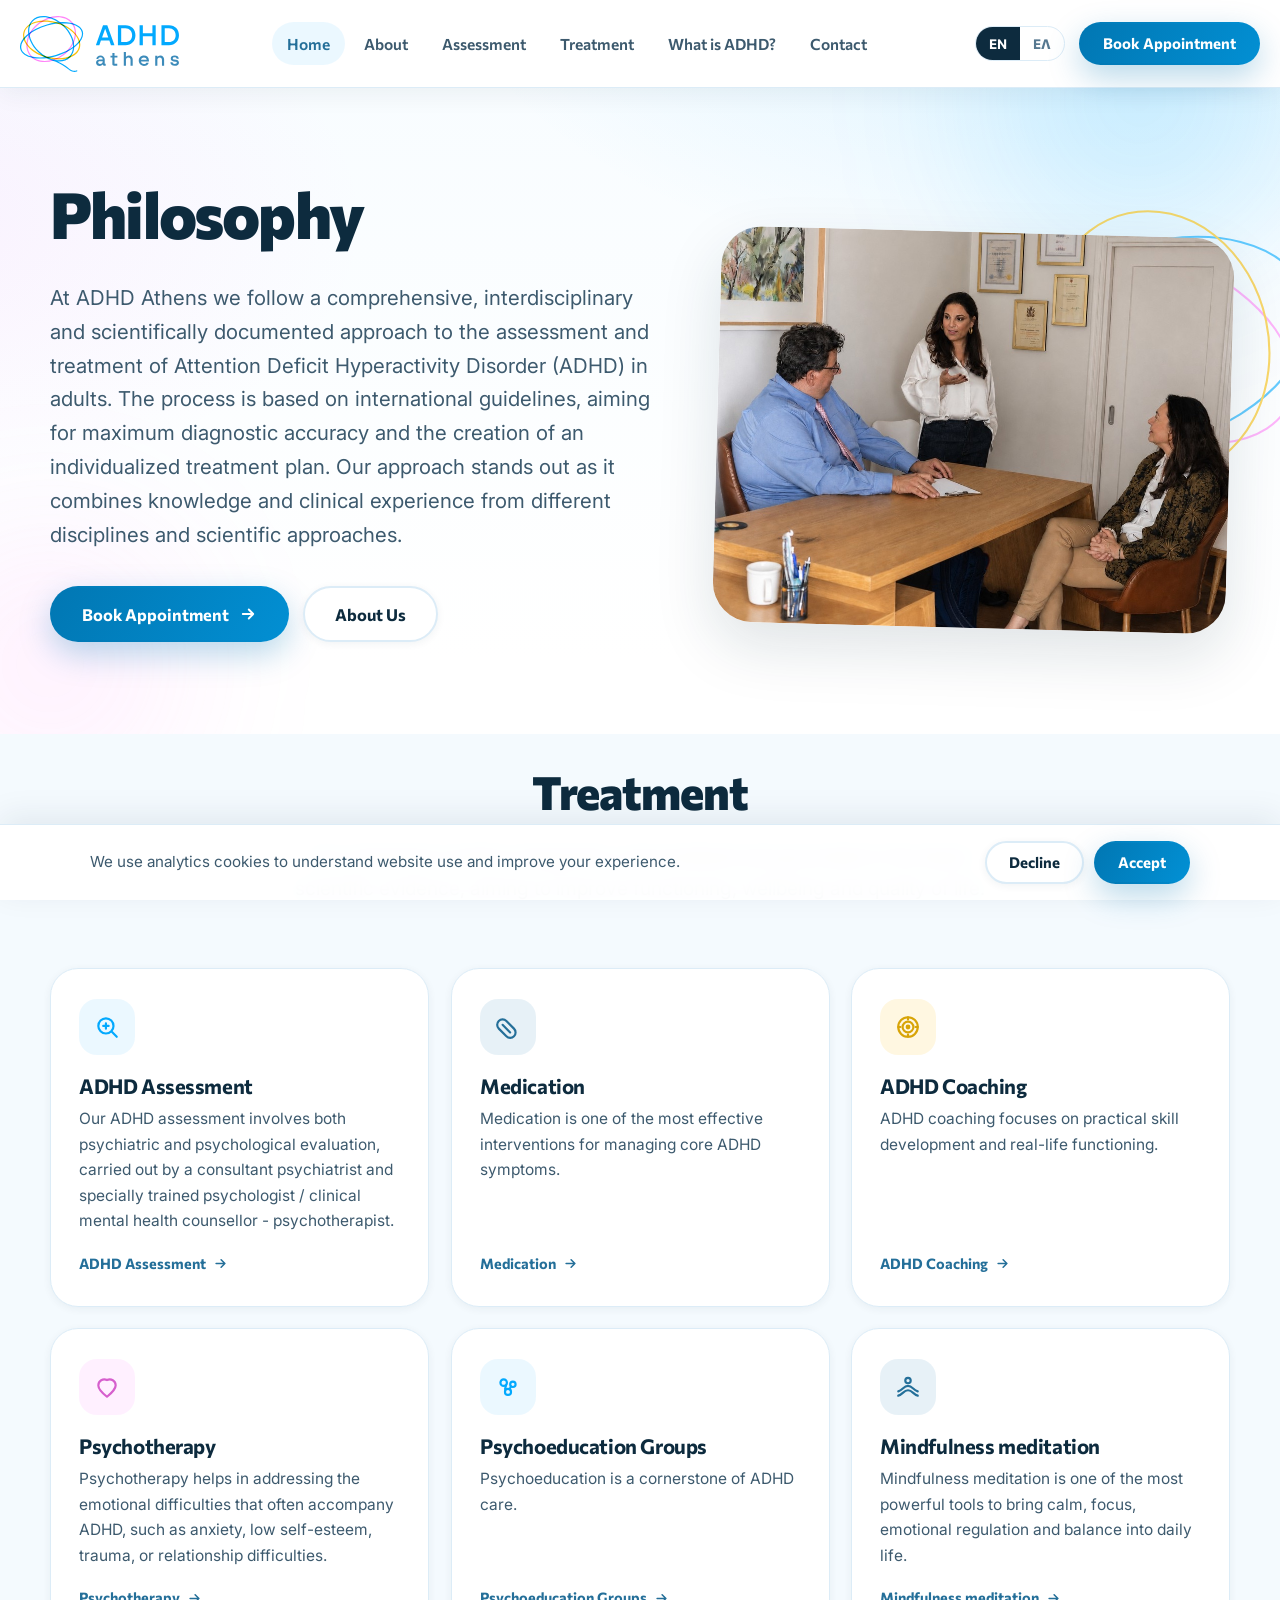
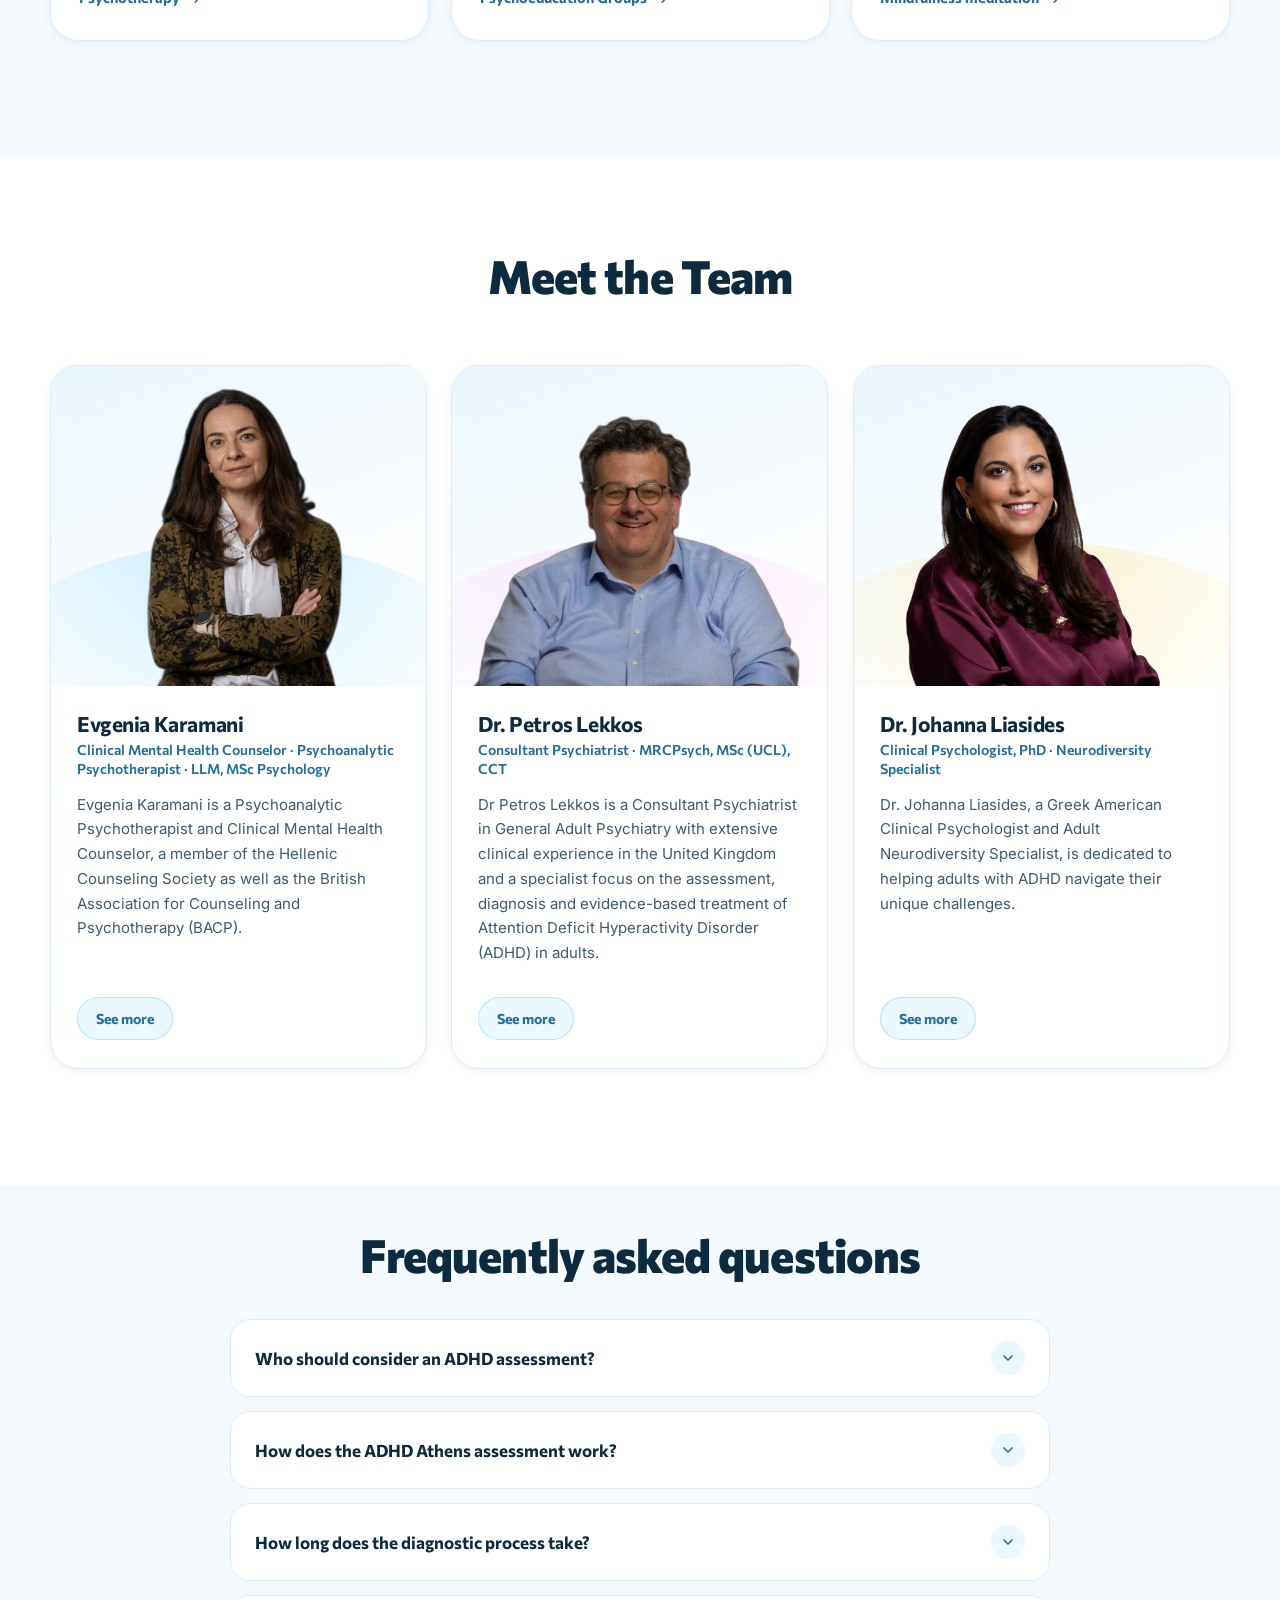
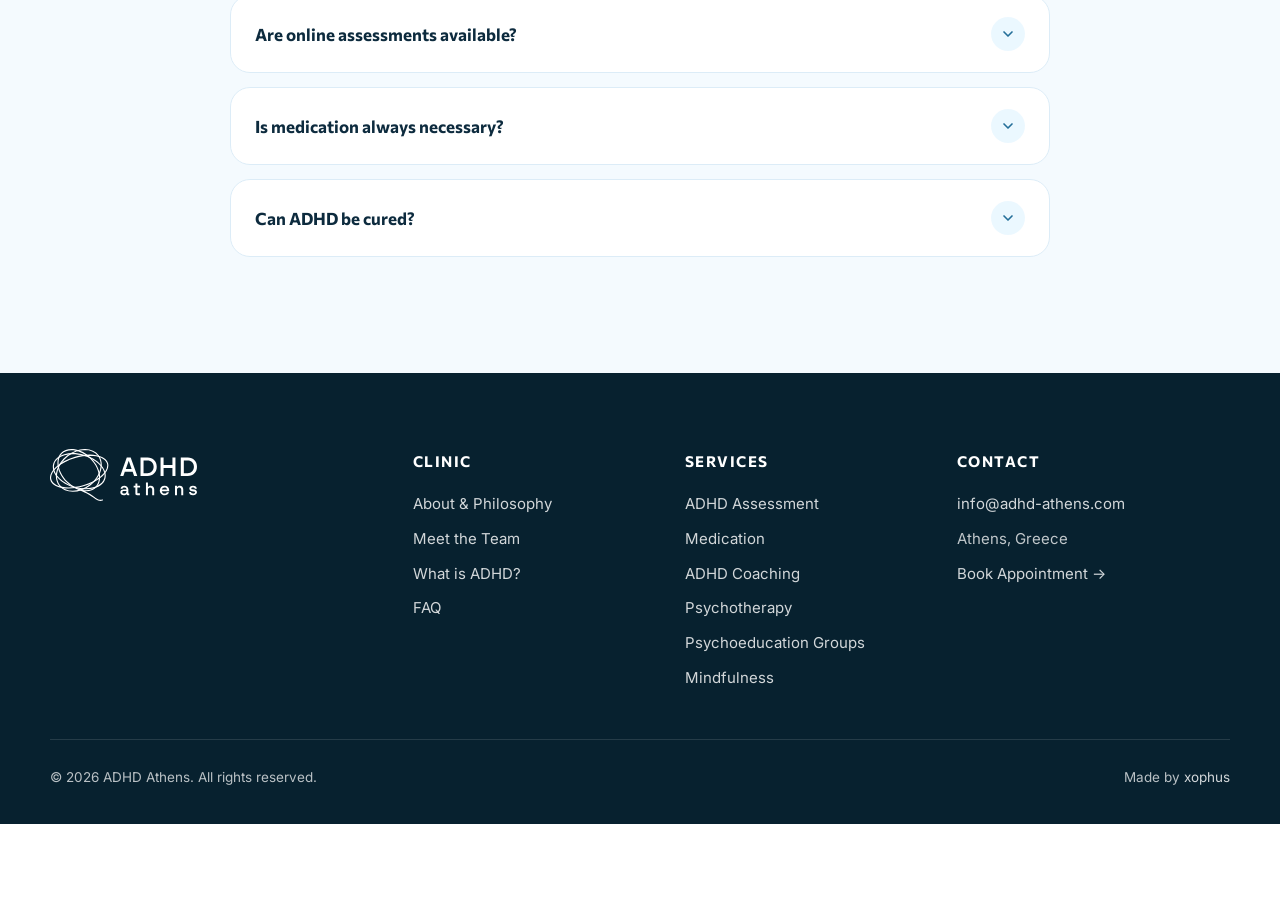
==== commit 705119e8: "Show team titles on the homepage and tighten About page bio spacing. Co-authored-by: Cursor <cursora" ====
--- a/index.html
+++ b/index.html
@@ -42,7 +42,7 @@
 <link rel="preconnect" href="https://fonts.googleapis.com">
 <link rel="preconnect" href="https://fonts.gstatic.com" crossorigin>
 <link href="https://fonts.googleapis.com/css2?family=Commissioner:wght@400;500;600;700;800&family=Inter:wght@400;500;600;700&display=swap" rel="stylesheet">
-<link rel="stylesheet" href="css/styles.css?v=5">
+<link rel="stylesheet" href="css/styles.css?v=7">
 <link rel="icon" type="image/svg+xml" href="assets/favicon.svg">
 <script type="application/ld+json">
 {
@@ -290,6 +290,10 @@
         <div class="team-photo"><img src="assets/img/Headshot_Eugenia_2_transparent.png" alt="Evgenia Karamani" loading="lazy"></div>
         <div class="team-body">
           <h3><span class="en">Evgenia Karamani</span><span class="el">Ευγενία Καραμάνη</span></h3>
+          <p class="team-role">
+            <span class="en">Clinical Mental Health Counselor · Psychoanalytic Psychotherapist · LLM, MSc Psychology</span>
+            <span class="el">Κλινική Σύμβουλος Ψυχικής Υγείας · Ψυχαναλυτική Ψυχοθεραπεύτρια · LLM, MSc Psychology</span>
+          </p>
           <p>
             <span class="en">Evgenia Karamani is a Psychoanalytic Psychotherapist and Clinical Mental Health Counselor, a member of the Hellenic Counseling Society as well as the British Association for Counseling and Psychotherapy (BACP).</span>
             <span class="el">Η Ευγενία Καραμάνη είναι Ψυχαναλυτική Ψυχοθεραπεύτρια και Κλινική Σύμβουλος Ψυχικής Υγείας, μέλος της Ελληνικής Εταιρείας Συμβουλευτικής καθώς και της BACP (British Association for Counseling and Psychotherapy).</span>
@@ -301,6 +305,10 @@
         <div class="team-photo"><img src="assets/img/Headshot_Petros_2_transparent.png" alt="Dr. Petros Lekkos" loading="lazy"></div>
         <div class="team-body">
           <h3><span class="en">Dr. Petros Lekkos</span><span class="el">Δρ. Πέτρος Λέκκος</span></h3>
+          <p class="team-role">
+            <span class="en">Consultant Psychiatrist · MRCPsych, MSc (UCL), CCT</span>
+            <span class="el">Ψυχίατρος Ενηλίκων · MRCPsych, MSc (UCL), CCT</span>
+          </p>
           <p>
             <span class="en">Dr Petros Lekkos is a Consultant Psychiatrist in General Adult Psychiatry with extensive clinical experience in the United Kingdom and a specialist focus on the assessment, diagnosis and evidence-based treatment of Attention Deficit Hyperactivity Disorder (ADHD) in adults.</span>
             <span class="el">Ο Πέτρος Λέκκος είναι Ψυχίατρος Ενηλίκων με πολυετή εμπειρία στο Ηνωμένο Βασίλειο και εξειδίκευση στην αξιολόγηση, διάγνωση και σύγχρονη θεραπευτική αντιμετώπιση της Διαταραχής Ελλειμματικής Προσοχής και Υπερκινητικότητας (ΔΕΠΥ) σε ενήλικες.</span>
@@ -312,6 +320,10 @@
         <div class="team-photo"><img src="assets/img/Headshot_Johanna_1_transparent.png" alt="Dr. Johanna Liasides" loading="lazy"></div>
         <div class="team-body">
           <h3><span class="en">Dr. Johanna Liasides</span><span class="el">Δρ. Johanna Liasides</span></h3>
+          <p class="team-role">
+            <span class="en">Clinical Psychologist, PhD · Neurodiversity Specialist</span>
+            <span class="el">Κλινική Ψυχολόγος, PhD · Ειδική στη Νευροδιαφορετικότητα</span>
+          </p>
           <p>
             <span class="en">Dr. Johanna Liasides, a Greek American Clinical Psychologist and Adult Neurodiversity Specialist, is dedicated to helping adults with ADHD navigate their unique challenges.</span>
             <span class="el">Η Δρ. Johanna Liasides, Ελληνοαμερικανίδα Κλινική Ψυχολόγος και Ειδική στη Νευροδιαφορετικότητα Ενηλίκων, είναι αφοσιωμένη στο να βοηθά ενήλικες με ΔΕΠΥ να πλοηγηθούν στις μοναδικές προκλήσεις τους.</span>
--- a/css/styles.css
+++ b/css/styles.css
@@ -810,7 +810,8 @@
   line-height: 1.4;
   overflow-wrap: break-word;
 }
-.team-body p { font-size: 15px; color: var(--ink-soft); flex: 1; }
+.team-body .team-role { flex: none; }
+.team-body p:not(.team-role) { font-size: 15px; color: var(--ink-soft); flex: 1; }
 .bio-toggle {
   align-self: flex-start;
   margin-top: 16px;
@@ -880,16 +881,20 @@
 .bio-content p { color: var(--ink-soft); font-size: 16px; }
 
 @media (max-width: 1024px) {
-  .bio-profile { grid-template-columns: 1fr; }
+  .bio-profile {
+    grid-template-columns: 1fr;
+    gap: 0;
+  }
   .bio-photo {
     position: static;
     max-width: 320px;
+    margin: 8px 0 22px;
   }
   /* Keep name + role visible above the fold on stacked/narrow layouts */
   .bio-content { display: contents; }
   .bio-profile > .bio-photo { order: 3; }
-  .bio-profile h2 { order: 1; }
-  .bio-profile .team-role { order: 2; }
+  .bio-profile h2 { order: 1; margin: 0 0 4px; }
+  .bio-profile .team-role { order: 2; margin: 0 0 8px; }
   .bio-profile .bio-content > *:not(h2):not(.team-role) { order: 4; }
 }
 
